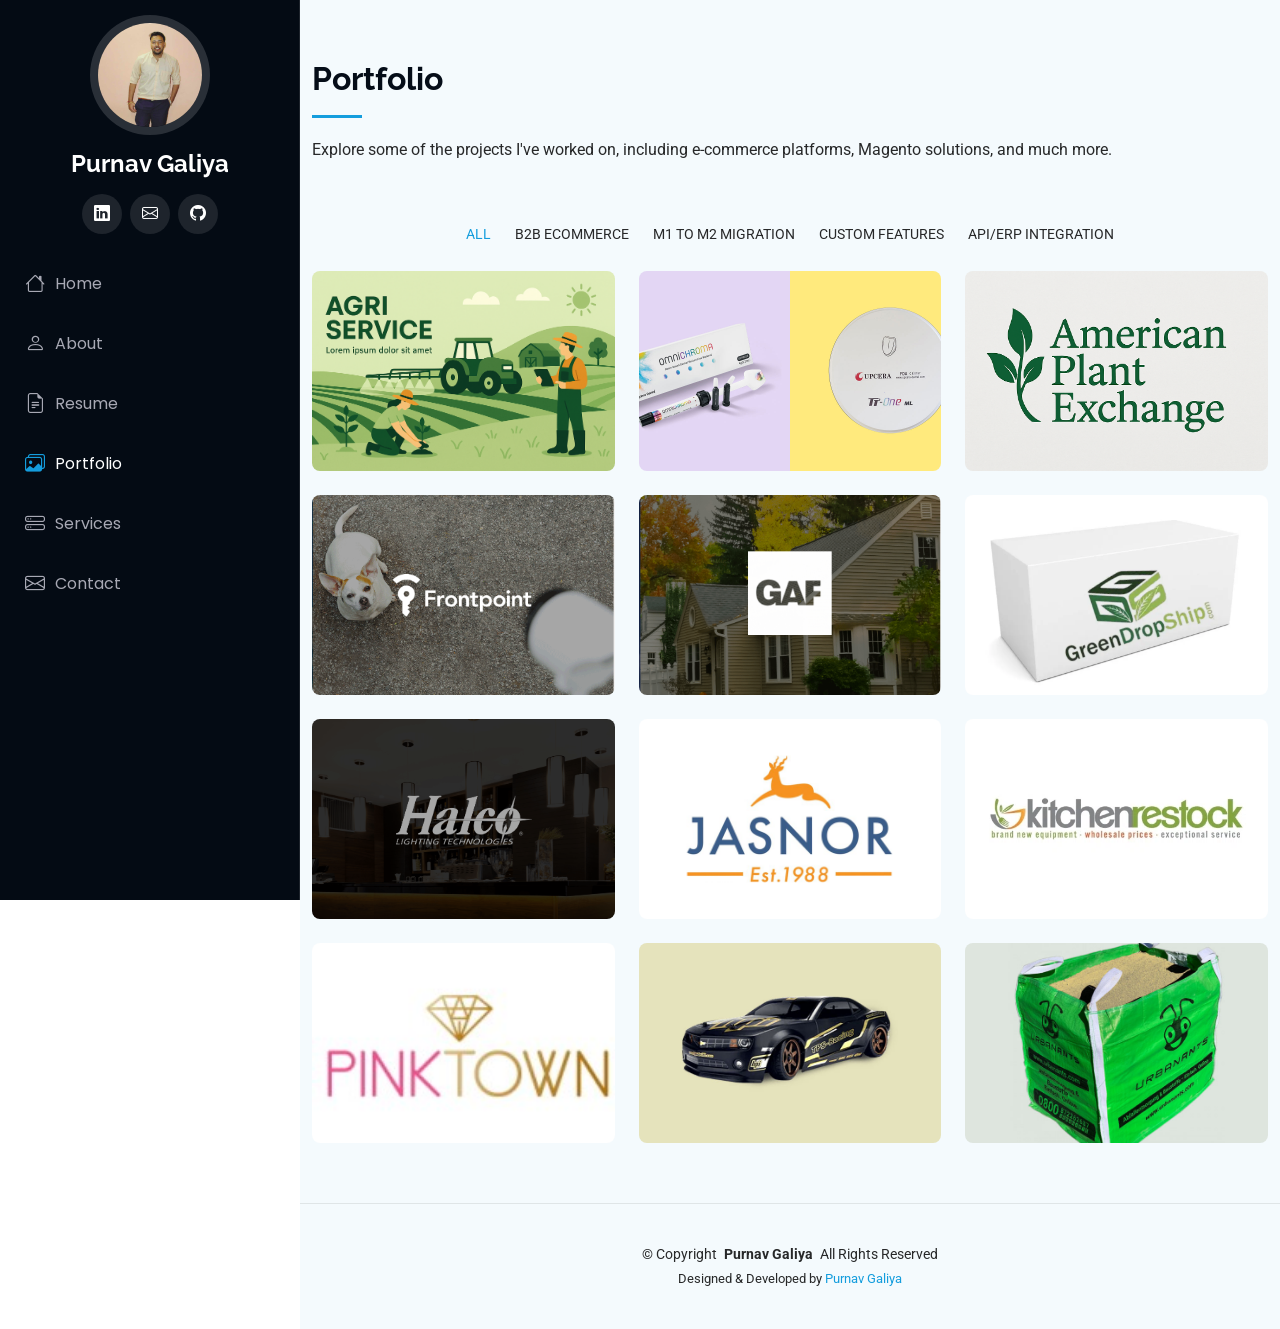
==== portfolio.html @ c1ef216b "Portfolio Extra links added" ====
<!DOCTYPE html>
<html lang="en">
   <head>
      <meta charset="utf-8">
      <meta content="width=device-width, initial-scale=1.0" name="viewport">
      <title>Purnav Galiya</title>
      <meta content="" name="description">
      <meta content="" name="keywords">
      <!-- Favicons -->
      <link href="assets/img/favicon.png" rel="icon">
      
      <!-- Fonts -->
      <link href="https://fonts.googleapis.com" rel="preconnect">
      <link href="https://fonts.gstatic.com" rel="preconnect" crossorigin>
      <link href="https://fonts.googleapis.com/css2?family=Roboto:ital,wght@0,100;0,300;0,400;0,500;0,700;0,900;1,100;1,300;1,400;1,500;1,700;1,900&family=Poppins:ital,wght@0,100;0,200;0,300;0,400;0,500;0,600;0,700;0,800;0,900;1,100;1,200;1,300;1,400;1,500;1,600;1,700;1,800;1,900&family=Raleway:ital,wght@0,100;0,200;0,300;0,400;0,500;0,600;0,700;0,800;0,900;1,100;1,200;1,300;1,400;1,500;1,600;1,700;1,800;1,900&display=swap" rel="stylesheet">
      <!-- Vendor CSS Files -->
      <link href="assets/vendor/bootstrap/css/bootstrap.min.css" rel="stylesheet">
      <link href="assets/vendor/bootstrap-icons/bootstrap-icons.css" rel="stylesheet">
      <link href="assets/vendor/aos/aos.css" rel="stylesheet">
      <link href="assets/vendor/glightbox/css/glightbox.min.css" rel="stylesheet">
      <link href="assets/vendor/swiper/swiper-bundle.min.css" rel="stylesheet">
      <!-- Main CSS File -->
      <link href="assets/css/main.css" rel="stylesheet">
      <!-- =======================================================
         * Template Customized For: Purnav Galiya
         * Website Purpose: Personal Portfolio & Resume Showcase
         * Original Template Name: iPortfolio
         * Original Template URL: https://bootstrapmade.com/iportfolio-bootstrap-portfolio-websites-template/
         * Customized On: May 5, 2025
         * Customized By: Purnav Galiya - https://www.linkedin.com/in/purnav7521/
         * License: https://bootstrapmade.com/license/
         ======================================================= -->
   </head>
   <body class="index-page">
      <header id="header" class="header dark-background d-flex flex-column">
         <i class="header-toggle d-xl-none bi bi-list"></i>
         <div class="profile-img">
            <img src="assets/img/my-profile-img.png" alt="" class="img-fluid rounded-circle">
         </div>
         <a href="index.html" class="logo d-flex align-items-center justify-content-center">
            <!-- Uncomment the line below if you also wish to use an image logo -->
            <!-- <img src="assets/img/logo.png" alt=""> -->
            <h1 class="sitename">Purnav Galiya</h1>
         </a>
         <div class="social-links text-center">
            <a href="https://www.linkedin.com/in/purnav7521/" class="linkedin" target="_blank"><i class="bi bi-linkedin"></i></a>
            <a href="mailto:galiyapurnav@gmail.com" class="email"><i class="bi bi-envelope"></i></a>
            <a href="https://github.com/Purnav3095" class="github" target="_blank"><i class="bi bi-github"></i></a>
         </div>
         <nav id="navmenu" class="navmenu">
            <ul>
               <li><a href="#hero" class="active"><i class="bi bi-house navicon"></i>Home</a></li>
               <li><a href="#about"><i class="bi bi-person navicon"></i> About</a></li>
               <li><a href="#resume"><i class="bi bi-file-earmark-text navicon"></i> Resume</a></li>
               <li><a href="#portfolio"><i class="bi bi-images navicon"></i> Portfolio</a></li>
               <li><a href="#services"><i class="bi bi-hdd-stack navicon"></i> Services</a></li>
               <li><a href="#contact"><i class="bi bi-envelope navicon"></i> Contact</a></li>
            </ul>
         </nav>
      </header>
      <main class="main">
     
         <!-- Portfolio Section -->
         <section id="portfolio" class="portfolio section light-background">
            <!-- Section Title -->
            <div class="container section-title" data-aos="fade-up">
               <h2>Portfolio</h2>
               <p>Explore some of the projects I've worked on, including e-commerce platforms, Magento solutions, and much more.</p>
            </div>
            <!-- End Section Title -->
            <div class="container">
               <div class="isotope-layout" data-default-filter="*" data-layout="masonry" data-sort="original-order">
                  <ul class="portfolio-filters isotope-filters" data-aos="fade-up" data-aos-delay="100">
                    <li data-filter="*" class="filter-active">All</li>
                    <li data-filter=".filter-b2b">B2B eCommerce</li>
                    <li data-filter=".filter-migration">M1 to M2 Migration</li>
                    <li data-filter=".filter-custom">Custom Features</li>
                    <li data-filter=".filter-integration">API/ERP Integration</li>
                  </ul>

                  <div class="portfolio-data row gy-4 isotope-container" data-aos="fade-up" data-aos-delay="200">
                     <div class="col-lg-4 col-md-6 portfolio-item isotope-item filter-integration filter-custom">
                        <div class="portfolio-content h-100">
                           <img src="assets/img/myprojects/agri.png" class="img-fluid" alt="Agri">
                           <div class="portfolio-info">
                              <h4>Agri</h4>
                              <p>Agri-tech Solutions</p>
                              <a href="https://shop.agri-service.de/" title="Agri" data-gallery="portfolio-gallery-branding" class="glightbox preview-link">
                              <i class="bi bi-zoom-in"></i>
                              </a>
                              <a href="project-details/agri-details.html" title="More Details" class="details-link">
                              <i class="bi bi-link-45deg"></i>
                              </a>
                           </div>
                        </div>
                     </div>
                     <div class="col-lg-4 col-md-6 portfolio-item isotope-item filter-b2b filter-migration filter-custom filter-integration ">
                        <div class="portfolio-content h-100">
                           <img src="assets/img/myprojects/allecon.jpg" class="img-fluid" alt="Alllecon">
                           <div class="portfolio-info">
                              <h4>Allecon</h4>
                              <p>Electrical Components Supplier</p>
                              <a href="https://allecon.ca/" title="Alllecon" data-gallery="portfolio-gallery-branding" class="glightbox preview-link">
                              <i class="bi bi-zoom-in"></i>
                              </a>
                              <a href="project-details/alllecon-details.html" title="More Details" class="details-link">
                              <i class="bi bi-link-45deg"></i>
                              </a>
                           </div>
                        </div>
                     </div>
                     <div class="col-lg-4 col-md-6 portfolio-item isotope-item filter-b2b filter-custom">
                        <div class="portfolio-content h-100">
                           <img src="assets/img/myprojects/americanplantexchange.png" class="img-fluid" alt="American Plant Exchange">
                           <div class="portfolio-info">
                              <h4>American Plant Exchange</h4>
                              <p>Online Plant Sales</p>
                              <a href="https://americanplantexchange.com/" title="American Plant Exchange" data-gallery="portfolio-gallery-branding" class="glightbox preview-link">
                              <i class="bi bi-zoom-in"></i>
                              </a>
                              <a href="project-details/americanplantexchange-details.html" title="More Details" class="details-link">
                              <i class="bi bi-link-45deg"></i>
                              </a>
                           </div>
                        </div>
                     </div>
                     <div class="col-lg-4 col-md-6 portfolio-item isotope-item filter-custom filter-integration">
                        <div class="portfolio-content h-100">
                           <img src="assets/img/myprojects/frontpoint.png" class="img-fluid" alt="Frontpoint">
                           <div class="portfolio-info">
                              <h4>Frontpoint</h4>
                              <p>Smart Home Security Solutions</p>
                              <a href="frontpointsecurity.com/" title="Frontpoint" data-gallery="portfolio-gallery-branding" class="glightbox preview-link">
                              <i class="bi bi-zoom-in"></i>
                              </a>
                              <a href="project-details/frontpoint-details.html" title="More Details" class="details-link">
                              <i class="bi bi-link-45deg"></i>
                              </a>
                           </div>
                        </div>
                     </div>
                     <div class="col-lg-4 col-md-6 portfolio-item isotope-item filter-b2b filter-migration filter-custom filter-integration">
                        <div class="portfolio-content h-100">
                           <img src="assets/img/myprojects/gaf.png" class="img-fluid" alt="KitchenRestock">
                           <div class="portfolio-info">
                              <h4>GAF</h4>
                              <p>Coating and Roofing System</p>
                              <a href="https://www.gaf.com/" title="KitchenRestock" data-gallery="portfolio-gallery-branding" class="glightbox preview-link">
                              <i class="bi bi-zoom-in"></i>
                              </a>
                              <a href="#" title="More Details" class="details-link">
                              <i class="bi bi-link-45deg"></i>
                              </a>
                           </div>
                        </div>
                     </div>
                     <div class="col-lg-4 col-md-6 portfolio-item isotope-item filter-b2b filter-custom">
                        <div class="portfolio-content h-100">
                           <img src="assets/img/myprojects/greendropship.png" class="img-fluid" alt="GreenDropship">
                           <div class="portfolio-info">
                              <h4>GreenDropship</h4>
                              <p>Wholesale Drop Shipping</p>
                              <a href="https://greendropship.com/" title="GreenDropship" data-gallery="portfolio-gallery-branding" class="glightbox preview-link">
                              <i class="bi bi-zoom-in"></i>
                              </a>
                              <a href="project-details/greendropship-details.html" title="More Details" class="details-link">
                              <i class="bi bi-link-45deg"></i>
                              </a>
                           </div>
                        </div>
                     </div>
                     <div class="col-lg-4 col-md-6 portfolio-item isotope-item filter-b2b filter-integration">
                        <div class="portfolio-content h-100">
                           <img src="assets/img/myprojects/halco.png" class="img-fluid" alt="Halco">
                           <div class="portfolio-info">
                              <h4>Halco</h4>
                              <p>Lighting Solutions</p>
                              <a href="https://halcolighting.com/" title="Halco" data-gallery="portfolio-gallery-branding" class="glightbox preview-link">
                              <i class="bi bi-zoom-in"></i>
                              </a>
                              <a href="project-details/halco-details.html" title="More Details" class="details-link">
                              <i class="bi bi-link-45deg"></i>
                              </a>
                           </div>
                        </div>
                     </div>
                     <div class="col-lg-4 col-md-6 portfolio-item isotope-item filter-custom filter-integration">
                        <div class="portfolio-content h-100">
                           <img src="assets/img/myprojects/jasnor.png" class="img-fluid" alt="Jasnor">
                           <div class="portfolio-info">
                              <h4>Jasnor</h4>
                              <p>Home Decor and Furniture</p>
                              <a href="https://www.jasnor.com.au/" title="Jasnor" data-gallery="portfolio-gallery-branding" class="glightbox preview-link">
                              <i class="bi bi-zoom-in"></i>
                              </a>
                              <a href="project-details/jasnor-details.html" title="More Details" class="details-link">
                              <i class="bi bi-link-45deg"></i>
                              </a>
                           </div>
                        </div>
                     </div>
                     <div class="col-lg-4 col-md-6 portfolio-item isotope-item filter-migration filter-integration">
                        <div class="portfolio-content h-100">
                           <img src="assets/img/myprojects/kitchenrestock.png" class="img-fluid" alt="KitchenRestock">
                           <div class="portfolio-info">
                              <h4>KitchenRestock</h4>
                              <p>Kitchenware and Supplies</p>
                              <a href="https://kitchenrestock.com/" title="KitchenRestock" data-gallery="portfolio-gallery-branding" class="glightbox preview-link">
                              <i class="bi bi-zoom-in"></i>
                              </a>
                              <a href="project-details/kitchen-details.html" title="More Details" class="details-link">
                              <i class="bi bi-link-45deg"></i>
                              </a>
                           </div>
                        </div>
                     </div>
                     <div class="col-lg-4 col-md-6 portfolio-item isotope-item filter-migration filter-custom">
                        <div class="portfolio-content h-100">
                           <img src="assets/img/myprojects/pinktown.jpeg" class="img-fluid" alt="PinkTown">
                           <div class="portfolio-info">
                              <h4>PinkTown</h4>
                              <p>Fashion and Accessories</p>
                              <a href="https://www.pinktownusa.com/" title="PinkTown" data-gallery="portfolio-gallery-branding" class="glightbox preview-link">
                              <i class="bi bi-zoom-in"></i>
                              </a>
                              <a href="project-details/pinktown-details.html" title="More Details" class="details-link">
                              <i class="bi bi-link-45deg"></i>
                              </a>
                           </div>
                        </div>
                     </div>
                     <div class="col-lg-4 col-md-6 portfolio-item isotope-item filter-b2b filter-custom">
                        <div class="portfolio-content h-100">
                           <img src="assets/img/myprojects/tps.jpg" class="img-fluid" alt="TPS">
                           <div class="portfolio-info">
                              <h4>TPS</h4>
                              <p>Telecom and Network Solutions</p>
                              <a href="https://www.tpsracing.nl/" title="TPS" data-gallery="portfolio-gallery-branding" class="glightbox preview-link">
                              <i class="bi bi-zoom-in"></i>
                              </a>
                              <a href="project-details/tps-details.html" title="More Details" class="details-link">
                              <i class="bi bi-link-45deg"></i>
                              </a>
                           </div>
                        </div>
                     </div>
                     <div class="col-lg-4 col-md-6 portfolio-item isotope-item filter-custom">
                        <div class="portfolio-content h-100">
                           <img src="assets/img/myprojects/urbanants.jpg" class="img-fluid" alt="UrbanAnts">
                           <div class="portfolio-info">
                              <h4>UrbanAnts</h4>
                              <p>Ant Control Solutions</p>
                              <a href="https://www.urbanants.com/" title="UrbanAnts" data-gallery="portfolio-gallery-branding" class="glightbox preview-link">
                              <i class="bi bi-zoom-in"></i>
                              </a>
                              <a href="project-details/urbanants-details.html" title="More Details" class="details-link">
                              <i class="bi bi-link-45deg"></i>
                              </a>
                           </div>
                        </div>
                     </div>
                  </div>
                  <!-- End Portfolio Container -->
               </div>
            </div>
         </section>
         <!-- /Portfolio Section -->
      </main>
      <footer id="footer" class="footer position-relative light-background">
         <div class="container">
            <div class="copyright text-center">
               <p>© <span>Copyright</span> <strong class="px-1 sitename">Purnav Galiya</strong> <span>All Rights Reserved</span></p>
            </div>
            <div class="credits text-center">
               Designed & Developed by <a href="https://www.linkedin.com/in/purnav7521/" target="_blank">Purnav Galiya</a>
            </div>
         </div>
      </footer>
      <!-- Scroll Top -->
      <a href="#" id="scroll-top" class="scroll-top d-flex align-items-center justify-content-center"><i class="bi bi-arrow-up-short"></i></a>
      <!-- Preloader -->
      <div id="preloader"></div>
      <!-- Vendor JS Files -->
      <script src="assets/vendor/bootstrap/js/bootstrap.bundle.min.js"></script>
      <script src="assets/vendor/php-email-form/validate.js"></script>
      <script src="assets/vendor/aos/aos.js"></script>
      <script src="assets/vendor/typed.js/typed.umd.js"></script>
      <script src="assets/vendor/purecounter/purecounter_vanilla.js"></script>
      <script src="assets/vendor/waypoints/noframework.waypoints.js"></script>
      <script src="assets/vendor/glightbox/js/glightbox.min.js"></script>
      <script src="assets/vendor/imagesloaded/imagesloaded.pkgd.min.js"></script>
      <script src="assets/vendor/isotope-layout/isotope.pkgd.min.js"></script>
      <script src="assets/vendor/swiper/swiper-bundle.min.js"></script>
      <!-- Main JS File -->
      <script src="assets/js/main.js"></script>
      <style>
         .portfolio-data {
         display: grid;
         grid-template-columns: repeat(auto-fill, minmax(200px, 1fr));
         gap: 20px;
         justify-items: center;
         }
         .portfolio-item img {
         width: 100%;
         height: 200px; /* Adjust to the desired height */
         object-fit: cover; /* Ensures images cover the entire area without distortion */
         border-radius: 8px; /* Optional: Adds rounded corners */
         transition: transform 0.3s ease;
         }
         .portfolio-item img:hover {
         transform: scale(1.05); /* Optional: Adds a hover effect */
         }
      </style>
   </body>
</html>
---- assets/css/main.css ----
/**
* Template Name: iPortfolio
* Template URL: https://bootstrapmade.com/iportfolio-bootstrap-portfolio-websites-template/
* Updated: Jun 29 2024 with Bootstrap v5.3.3
* Author: BootstrapMade.com
* License: https://bootstrapmade.com/license/
*/

/*--------------------------------------------------------------
# Font & Color Variables
# Help: https://bootstrapmade.com/color-system/
--------------------------------------------------------------*/
/* Fonts */
:root {
  --default-font: "Roboto",  system-ui, -apple-system, "Segoe UI", Roboto, "Helvetica Neue", Arial, "Noto Sans", "Liberation Sans", sans-serif, "Apple Color Emoji", "Segoe UI Emoji", "Segoe UI Symbol", "Noto Color Emoji";
  --heading-font: "Raleway",  sans-serif;
  --nav-font: "Poppins",  sans-serif;
}

/* Global Colors - The following color variables are used throughout the website. Updating them here will change the color scheme of the entire website */
:root { 
  --background-color: #ffffff; /* Background color for the entire website, including individual sections */
  --default-color: #272829; /* Default color used for the majority of the text content across the entire website */
  --heading-color: #050d18; /* Color for headings, subheadings and title throughout the website */
  --accent-color: #149ddd; /* Accent color that represents your brand on the website. It's used for buttons, links, and other elements that need to stand out */
  --surface-color: #ffffff; /* The surface color is used as a background of boxed elements within sections, such as cards, icon boxes, or other elements that require a visual separation from the global background. */
  --contrast-color: #ffffff; /* Contrast color for text, ensuring readability against backgrounds of accent, heading, or default colors. */
}

/* Nav Menu Colors - The following color variables are used specifically for the navigation menu. They are separate from the global colors to allow for more customization options */
:root {
  --nav-color: #a8a9b4;  /* The default color of the main navmenu links */
  --nav-hover-color: #ffffff; /* Applied to main navmenu links when they are hovered over or active */
  --nav-mobile-background-color: #040b14; /* Used as the background color for mobile navigation menu */
  --nav-dropdown-background-color: #040b14; /* Used as the background color for dropdown items that appear when hovering over primary navigation items */
  --nav-dropdown-color: #a8a9b4; /* Used for navigation links of the dropdown items in the navigation menu. */
  --nav-dropdown-hover-color: #ffffff; /* Similar to --nav-hover-color, this color is applied to dropdown navigation links when they are hovered over. */
}

/* Color Presets - These classes override global colors when applied to any section or element, providing reuse of the sam color scheme. */

.light-background {
  --background-color: #f4fafd;
  --surface-color: #ffffff;
}

.dark-background {
  --background-color: #040b14;
  --default-color: #ffffff;
  --heading-color: #ffffff;
  --surface-color: #151f2b;
  --contrast-color: #ffffff;
}

/* Smooth scroll */
:root {
  scroll-behavior: smooth;
}

/*--------------------------------------------------------------
# General Styling & Shared Classes
--------------------------------------------------------------*/
body {
  color: var(--default-color);
  background-color: var(--background-color);
  font-family: var(--default-font);
}

a {
  color: var(--accent-color);
  text-decoration: none;
  transition: 0.3s;
}

a:hover {
  color: color-mix(in srgb, var(--accent-color), transparent 25%);
  text-decoration: none;
}

h1,
h2,
h3,
h4,
h5,
h6 {
  color: var(--heading-color);
  font-family: var(--heading-font);
}

/* PHP Email Form Messages
------------------------------*/
.php-email-form .error-message {
  display: none;
  background: #df1529;
  color: #ffffff;
  text-align: left;
  padding: 15px;
  margin-bottom: 24px;
  font-weight: 600;
}

.php-email-form .sent-message {
  display: none;
  color: #ffffff;
  background: #059652;
  text-align: center;
  padding: 15px;
  margin-bottom: 24px;
  font-weight: 600;
}

.php-email-form .loading {
  display: none;
  background: var(--surface-color);
  text-align: center;
  padding: 15px;
  margin-bottom: 24px;
}

.php-email-form .loading:before {
  content: "";
  display: inline-block;
  border-radius: 50%;
  width: 24px;
  height: 24px;
  margin: 0 10px -6px 0;
  border: 3px solid var(--accent-color);
  border-top-color: var(--surface-color);
  animation: php-email-form-loading 1s linear infinite;
}

@keyframes php-email-form-loading {
  0% {
    transform: rotate(0deg);
  }

  100% {
    transform: rotate(360deg);
  }
}

/*--------------------------------------------------------------
# Global Header
--------------------------------------------------------------*/
.header {
  color: var(--default-color);
  background-color: var(--background-color);
  position: fixed;
  top: 0;
  left: 0;
  bottom: 0;
  padding: 0 15px;
  width: 300px;
  transition: all ease-in-out 0.3s;
  overflow-y: auto;
  z-index: 997;
  border-right: 1px solid color-mix(in srgb, var(--default-color), transparent 90%);
}

.header .profile-img img {
  margin: 15px auto;
  display: block;
  width: 120px;
  border: 8px solid color-mix(in srgb, var(--default-color), transparent 85%);
}

.header .logo {
  line-height: 1;
  margin-bottom: 15px;
}

.header .logo img {
  max-height: 32px;
  margin-right: 8px;
}

.header .logo h1 {
  font-size: 24px;
  margin: 0;
  font-weight: 700;
  color: var(--heading-color);
}

.header .social-links {
  margin: 0 0 20px 0;
}

.header .social-links a {
  font-size: 16px;
  display: inline-flex;
  align-items: center;
  justify-content: center;
  background: color-mix(in srgb, var(--default-color), transparent 90%);
  color: var(--default-color);
  margin: 0 2px;
  border-radius: 50%;
  text-align: center;
  width: 40px;
  height: 40px;
  transition: 0.3s;
}

.header .social-links a:hover {
  color: var(--contrast-color);
  background: var(--accent-color);
}

@media (min-width: 1200px) {

  .header~main,
  .header~#footer {
    margin-left: 300px;
  }
}

@media (max-width: 1199px) {
  .header {
    left: -100%;
  }
}

.header.header-show {
  left: 0;
}

.header .header-toggle {
  color: var(--contrast-color);
  background-color: var(--accent-color);
  font-size: 22px;
  display: flex;
  align-items: center;
  justify-content: center;
  width: 40px;
  height: 40px;
  border-radius: 50%;
  cursor: pointer;
  position: fixed;
  top: 15px;
  right: 15px;
  z-index: 9999;
  transition: background-color 0.3s;
}

.header .header-toggle:hover {
  color: var(--contrast-color);
  background-color: color-mix(in srgb, var(--accent-color) 90%, white 15%);
}

/*--------------------------------------------------------------
# Navigation Menu
--------------------------------------------------------------*/
.mobile-nav-toggle {
  display: none;
}

.navmenu {
  padding: 0;
  z-index: 9997;
}

.navmenu ul {
  list-style: none;
  padding: 0 0 20px 0;
  margin: 0;
}

.navmenu a,
.navmenu a:focus {
  color: var(--nav-color);
  padding: 15px 10px;
  font-family: var(--nav-font);
  font-size: 16px;
  font-weight: 400;
  display: flex;
  align-items: center;
  white-space: nowrap;
  transition: 0.3s;
  width: 100%;
}

.navmenu a .navicon,
.navmenu a:focus .navicon {
  font-size: 20px;
  margin-right: 10px;
}

.navmenu a .toggle-dropdown,
.navmenu a:focus .toggle-dropdown {
  font-size: 12px;
  line-height: 0;
  margin-left: auto;
  width: 30px;
  height: 30px;
  display: flex;
  align-items: center;
  justify-content: center;
  border-radius: 50%;
  transition: 0.3s;
  flex-shrink: 0;
  background-color: color-mix(in srgb, var(--accent-color), transparent 90%);
}

.navmenu a .toggle-dropdown:hover,
.navmenu a:focus .toggle-dropdown:hover {
  background-color: var(--accent-color);
  color: var(--contrast-color);
}

.navmenu a:hover,
.navmenu .active,
.navmenu .active:focus {
  color: var(--nav-hover-color);
}

.navmenu a:hover .navicon,
.navmenu .active .navicon,
.navmenu .active:focus .navicon {
  color: var(--accent-color);
}

.navmenu .active .toggle-dropdown,
.navmenu .active:focus .toggle-dropdown {
  background-color: var(--accent-color);
  color: var(--contrast-color);
  transform: rotate(180deg);
}

.navmenu .dropdown {
  display: block;
}

.navmenu .dropdown a,
.navmenu .dropdown a:focus {
  color: --nav-dropdown-color;
}

.navmenu .dropdown a:hover,
.navmenu .dropdown .active,
.navmenu .dropdown .active:focus {
  color: var(--nav-dropdown-hover-color);
}

.navmenu .dropdown ul {
  position: static;
  display: none;
  z-index: 99;
  padding: 5px 10px;
  margin: 5px 10px;
  background-color: var(--nav-dropdown-background-color);
  border: 1px solid color-mix(in srgb, var(--default-color), transparent 90%);
  box-shadow: none;
  transition: all 0.5s ease-in-out;
}

.navmenu .dropdown ul ul {
  background-color: rgba(33, 37, 41, 0.1);
}

.navmenu .dropdown>.dropdown-active {
  display: block;
  background-color: rgba(33, 37, 41, 0.03);
}

/*--------------------------------------------------------------
# Global Footer
--------------------------------------------------------------*/
.footer {
  color: var(--default-color);
  background-color: var(--background-color);
  font-size: 14px;
  padding: 40px 0;
  position: relative;
  border-top: 1px solid color-mix(in srgb, var(--default-color), transparent 90%);
}

.footer .copyright p {
  margin-bottom: 0;
}

.footer .credits {
  margin-top: 4px;
  font-size: 13px;
  text-align: center;
}

/*--------------------------------------------------------------
# Preloader
--------------------------------------------------------------*/
#preloader {
  position: fixed;
  inset: 0;
  z-index: 999999;
  overflow: hidden;
  background: var(--background-color);
  transition: all 0.6s ease-out;
}

#preloader:before {
  content: "";
  position: fixed;
  top: calc(50% - 30px);
  left: calc(50% - 30px);
  border: 6px solid #ffffff;
  border-color: var(--accent-color) transparent var(--accent-color) transparent;
  border-radius: 50%;
  width: 60px;
  height: 60px;
  animation: animate-preloader 1.5s linear infinite;
}

@keyframes animate-preloader {
  0% {
    transform: rotate(0deg);
  }

  100% {
    transform: rotate(360deg);
  }
}

/*--------------------------------------------------------------
# Scroll Top Button
--------------------------------------------------------------*/
.scroll-top {
  position: fixed;
  visibility: hidden;
  opacity: 0;
  right: 15px;
  bottom: -15px;
  z-index: 99999;
  background-color: var(--accent-color);
  width: 44px;
  height: 44px;
  border-radius: 50px;
  transition: all 0.4s;
}

.scroll-top i {
  font-size: 24px;
  color: var(--contrast-color);
  line-height: 0;
}

.scroll-top:hover {
  background-color: color-mix(in srgb, var(--accent-color), transparent 20%);
  color: var(--contrast-color);
}

.scroll-top.active {
  visibility: visible;
  opacity: 1;
  bottom: 15px;
}

/*--------------------------------------------------------------
# Disable aos animation delay on mobile devices
--------------------------------------------------------------*/
@media screen and (max-width: 768px) {
  [data-aos-delay] {
    transition-delay: 0 !important;
  }
}

/*--------------------------------------------------------------
# Global Page Titles & Breadcrumbs
--------------------------------------------------------------*/
.page-title {
  color: var(--default-color);
  background-color: var(--background-color);
  padding: 25px 0;
  position: relative;
}

.page-title h1 {
  font-size: 24px;
  font-weight: 700;
}

.page-title .breadcrumbs ol {
  display: flex;
  flex-wrap: wrap;
  list-style: none;
  padding: 0;
  margin: 0;
  font-size: 14px;
  font-weight: 400;
}

.page-title .breadcrumbs ol li+li {
  padding-left: 10px;
}

.page-title .breadcrumbs ol li+li::before {
  content: "/";
  display: inline-block;
  padding-right: 10px;
  color: color-mix(in srgb, var(--default-color), transparent 70%);
}

/*--------------------------------------------------------------
# Global Sections
--------------------------------------------------------------*/
section,
.section {
  color: var(--default-color);
  background-color: var(--background-color);
  padding: 60px 0;
  overflow: clip;
}

/*--------------------------------------------------------------
# Global Section Titles
--------------------------------------------------------------*/
.section-title {
  padding-bottom: 60px;
  position: relative;
}

.section-title h2 {
  font-size: 32px;
  font-weight: 700;
  margin-bottom: 20px;
  padding-bottom: 20px;
  position: relative;
}

.section-title h2:after {
  content: "";
  position: absolute;
  display: block;
  width: 50px;
  height: 3px;
  background: var(--accent-color);
  left: 0;
  bottom: 0;
}

.section-title p {
  margin-bottom: 0;
}

/*--------------------------------------------------------------
# Hero Section
--------------------------------------------------------------*/
.hero {
  width: 100%;
  min-height: 100vh;
  position: relative;
  padding: 80px 0;
  display: flex;
  align-items: center;
  justify-content: center;
}

.hero img {
  position: absolute;
  inset: 0;
  display: block;
  width: 100%;
  height: 100%;
  object-fit: cover;
  z-index: 1;
}

.hero:before {
  content: "";
  background: color-mix(in srgb, var(--background-color), transparent 70%);
  position: absolute;
  inset: 0;
  z-index: 2;
}

.hero .container {
  position: relative;
  z-index: 3;
}

.hero h2 {
  margin: 0;
  font-size: 64px;
  font-weight: 700;
}

.hero p {
  margin: 5px 0 0 0;
  font-size: 26px;
}

.hero p span {
  letter-spacing: 1px;
  border-bottom: 2px solid var(--accent-color);
}

.hero .social-links {
  margin-top: 25px;
}

.hero .social-links a {
  font-size: 24px;
  display: inline-block;
  color: color-mix(in srgb, var(--default-color), transparent 50%);
  line-height: 1;
  margin-right: 20px;
  transition: 0.3s;
}

.hero .social-links a:hover {
  color: var(--accent-color);
}

@media (max-width: 768px) {
  .hero h2 {
    font-size: 32px;
  }

  .hero p {
    font-size: 20px;
  }
}

/*--------------------------------------------------------------
# About Section
--------------------------------------------------------------*/
.about .content h2 {
  font-weight: 700;
  font-size: 24px;
}

.about .content ul {
  list-style: none;
  padding: 0;
}

.about .content ul li {
  margin-bottom: 20px;
  display: flex;
  align-items: center;
}

.about .content ul strong {
  margin-right: 10px;
}

.about .content ul i {
  font-size: 16px;
  margin-right: 5px;
  color: var(--accent-color);
  line-height: 0;
}

/*--------------------------------------------------------------
# Stats Section
--------------------------------------------------------------*/
.stats .stats-item {
  padding: 30px;
  width: 100%;
}

.stats .stats-item i {
  color: var(--accent-color);
  display: block;
  font-size: 44px;
  float: left;
  line-height: 0;
}

.stats .stats-item .purecounter {
  color: var(--heading-color);
  font-size: 48px;
  line-height: 40px;
  display: block;
  font-weight: 700;
  margin-left: 60px;
}

.stats .stats-item p {
  color: color-mix(in srgb, var(--default-color), transparent 40%);
  padding: 15px 0 0 0;
  margin: 0 0 0 60px;
  font-family: var(--heading-font);
  font-size: 14px;
}

/*--------------------------------------------------------------
# Skills Section
--------------------------------------------------------------*/
.skills .progress {
  height: 60px;
  display: block;
  background: none;
  border-radius: 0;
}

.skills .progress .skill {
  color: var(--heading-color);
  padding: 0;
  margin: 0 0 6px 0;
  text-transform: uppercase;
  display: block;
  font-weight: 600;
  font-family: var(--heading-font);
}

.skills .progress .skill .val {
  float: right;
  font-style: normal;
}

.skills .progress-bar-wrap {
  background: color-mix(in srgb, var(--default-color), transparent 90%);
  height: 10px;
}

.skills .progress-bar {
  width: 1px;
  height: 10px;
  transition: 0.9s;
  background-color: var(--accent-color);
}

/*--------------------------------------------------------------
# Resume Section
--------------------------------------------------------------*/
.resume .resume-title {
  color: var(--heading-color);
  font-size: 26px;
  font-weight: 700;
  margin-top: 20px;
  margin-bottom: 20px;
}

.resume .resume-item {
  padding: 0 0 20px 20px;
  margin-top: -2px;
  border-left: 2px solid var(--accent-color);
  position: relative;
}

.resume .resume-item h4 {
  line-height: 18px;
  font-size: 18px;
  font-weight: 600;
  text-transform: uppercase;
  color: color-mix(in srgb, var(--default-color), transparent 20%);
  margin-bottom: 10px;
}

.resume .resume-item h5 {
  font-size: 16px;
  padding: 5px 15px;
  display: inline-block;
  font-weight: 600;
  margin-bottom: 10px;
}

.resume .resume-item ul {
  padding-left: 20px;
}

.resume .resume-item ul li {
  padding-bottom: 10px;
}

.resume .resume-item:last-child {
  padding-bottom: 0;
}

.resume .resume-item::before {
  content: "";
  position: absolute;
  width: 16px;
  height: 16px;
  border-radius: 50px;
  left: -9px;
  top: 0;
  background: var(--background-color);
  border: 2px solid var(--accent-color);
}

/*--------------------------------------------------------------
# Portfolio Section
--------------------------------------------------------------*/
.portfolio .portfolio-filters {
  padding: 0;
  margin: 0 auto 20px auto;
  list-style: none;
  text-align: center;
}

.portfolio .portfolio-filters li {
  cursor: pointer;
  display: inline-block;
  padding: 0;
  font-size: 14px;
  font-weight: 400;
  margin: 0 10px;
  line-height: 1;
  text-transform: uppercase;
  margin-bottom: 10px;
  transition: all 0.3s ease-in-out;
}

.portfolio .portfolio-filters li:hover,
.portfolio .portfolio-filters li.filter-active {
  color: var(--accent-color);
}

.portfolio .portfolio-filters li:first-child {
  margin-left: 0;
}

.portfolio .portfolio-filters li:last-child {
  margin-right: 0;
}

@media (max-width: 575px) {
  .portfolio .portfolio-filters li {
    font-size: 14px;
    margin: 0 5px;
  }
}

.portfolio .portfolio-content {
  position: relative;
  overflow: hidden;
}

.portfolio .portfolio-content img {
  transition: 0.3s;
}

.portfolio .portfolio-content .portfolio-info {
  opacity: 0;
  position: absolute;
  inset: 0;
  z-index: 3;
  transition: all ease-in-out 0.3s;
  background: rgba(0, 0, 0, 0.6);
  padding: 15px;
}

.portfolio .portfolio-content .portfolio-info h4 {
  font-size: 14px;
  padding: 5px 10px;
  font-weight: 400;
  color: #ffffff;
  display: inline-block;
  background-color: var(--accent-color);
}

.portfolio .portfolio-content .portfolio-info p {
  position: absolute;
  bottom: 10px;
  text-align: center;
  display: inline-block;
  left: 0;
  right: 0;
  font-size: 16px;
  font-weight: 600;
  color: rgba(255, 255, 255, 0.8);
}

.portfolio .portfolio-content .portfolio-info .preview-link,
.portfolio .portfolio-content .portfolio-info .details-link {
  position: absolute;
  left: calc(50% - 40px);
  font-size: 26px;
  top: calc(50% - 14px);
  color: #fff;
  transition: 0.3s;
  line-height: 1.2;
}

.portfolio .portfolio-content .portfolio-info .preview-link:hover,
.portfolio .portfolio-content .portfolio-info .details-link:hover {
  color: var(--accent-color);
}

.portfolio .portfolio-content .portfolio-info .details-link {
  left: 50%;
  font-size: 34px;
  line-height: 0;
}

.portfolio .portfolio-content:hover .portfolio-info {
  opacity: 1;
}

.portfolio .portfolio-content:hover img {
  transform: scale(1.1);
}

/*--------------------------------------------------------------
# Services Section
--------------------------------------------------------------*/
.services .service-item {
  position: relative;
}

.services .service-item .icon {
  background: var(--accent-color);
  display: flex;
  align-items: center;
  justify-content: center;
  width: 54px;
  height: 54px;
  border-radius: 50%;
  transition: 0.5s;
  border: 1px solid var(--accent-color);
  margin-right: 20px;
}

.services .service-item .icon i {
  color: var(--contrast-color);
  font-size: 24px;
  line-height: 0;
}

.services .service-item:hover .icon {
  background: var(--surface-color);
}

.services .service-item:hover .icon i {
  color: var(--accent-color);
}

.services .service-item .title {
  font-weight: 700;
  margin-bottom: 15px;
  font-size: 18px;
}

.services .service-item .title a {
  color: var(--heading-color);
}

.services .service-item .title a:hover {
  color: var(--accent-color);
}

.services .service-item .description {
  line-height: 24px;
  font-size: 14px;
}

/*--------------------------------------------------------------
# Testimonials Section
--------------------------------------------------------------*/
.testimonials .testimonials-carousel,
.testimonials .testimonials-slider {
  overflow: hidden;
}

.testimonials .testimonial-item {
  box-sizing: content-box;
  text-align: center;
  min-height: 320px;
}

.testimonials .testimonial-item .testimonial-img {
  width: 90px;
  border-radius: 50%;
  margin: 0 auto;
}

.testimonials .testimonial-item h3 {
  font-size: 18px;
  font-weight: bold;
  margin: 10px 0 5px 0;
}

.testimonials .testimonial-item h4 {
  font-size: 14px;
  color: color-mix(in srgb, var(--default-color), transparent 20%);
  margin: 0;
}

.testimonials .testimonial-item .quote-icon-left,
.testimonials .testimonial-item .quote-icon-right {
  color: color-mix(in srgb, var(--accent-color), transparent 40%);
  font-size: 26px;
  line-height: 0;
}

.testimonials .testimonial-item .quote-icon-left {
  display: inline-block;
  left: -5px;
  position: relative;
}

.testimonials .testimonial-item .quote-icon-right {
  display: inline-block;
  right: -5px;
  position: relative;
  top: 10px;
  transform: scale(-1, -1);
}

.testimonials .testimonial-item p {
  font-style: italic;
  margin: 0 15px 15px 15px;
  padding: 20px;
  background-color: var(--surface-color);
  position: relative;
  margin-bottom: 35px;
  border-radius: 6px;
  box-shadow: 0px 2px 15px rgba(0, 0, 0, 0.1);
}

.testimonials .testimonial-item p::after {
  content: "";
  width: 0;
  height: 0;
  border-top: 20px solid var(--surface-color);
  border-right: 20px solid transparent;
  border-left: 20px solid transparent;
  position: absolute;
  bottom: -20px;
  left: calc(50% - 20px);
}

.testimonials .swiper-wrapper {
  height: auto;
}

.testimonials .swiper-pagination {
  margin-top: 40px;
  position: relative;
}

.testimonials .swiper-pagination .swiper-pagination-bullet {
  width: 12px;
  height: 12px;
  background-color: var(--background-color);
  opacity: 1;
  border: 1px solid var(--accent-color);
}

.testimonials .swiper-pagination .swiper-pagination-bullet-active {
  background-color: var(--accent-color);
}

/*--------------------------------------------------------------
# Contact Section
--------------------------------------------------------------*/
.contact .info-wrap {
  background-color: var(--surface-color);
  box-shadow: 0px 0px 20px rgba(0, 0, 0, 0.1);
  padding: 30px;
}

@media (max-width: 575px) {
  .contact .info-wrap {
    padding: 20px;
  }
}

.contact .info-item {
  margin-bottom: 40px;
}

.contact .info-item i {
  font-size: 20px;
  color: var(--accent-color);
  background: color-mix(in srgb, var(--accent-color), transparent 92%);
  width: 44px;
  height: 44px;
  display: flex;
  justify-content: center;
  align-items: center;
  border-radius: 50px;
  transition: all 0.3s ease-in-out;
  margin-right: 15px;
}

.contact .info-item h3 {
  padding: 0;
  font-size: 18px;
  font-weight: 700;
  margin-bottom: 5px;
}

.contact .info-item p {
  padding: 0;
  margin-bottom: 0;
  font-size: 14px;
}

.contact .info-item:hover i {
  background: var(--accent-color);
  color: var(--contrast-color);
}

.contact .php-email-form {
  background-color: var(--surface-color);
  height: 100%;
  padding: 30px;
  box-shadow: 0px 0px 20px rgba(0, 0, 0, 0.1);
}

@media (max-width: 575px) {
  .contact .php-email-form {
    padding: 20px;
  }
}

.contact .php-email-form input[type=text],
.contact .php-email-form input[type=email],
.contact .php-email-form textarea {
  font-size: 14px;
  padding: 10px 15px;
  box-shadow: none;
  border-radius: 0;
  color: var(--default-color);
  background-color: var(--surface-color);
  border-color: color-mix(in srgb, var(--default-color), transparent 80%);
}

.contact .php-email-form input[type=text]:focus,
.contact .php-email-form input[type=email]:focus,
.contact .php-email-form textarea:focus {
  border-color: var(--accent-color);
}

.contact .php-email-form input[type=text]::placeholder,
.contact .php-email-form input[type=email]::placeholder,
.contact .php-email-form textarea::placeholder {
  color: color-mix(in srgb, var(--default-color), transparent 70%);
}

.contact .php-email-form button[type=submit] {
  color: var(--contrast-color);
  background: var(--accent-color);
  border: 0;
  padding: 10px 30px;
  transition: 0.4s;
  border-radius: 50px;
}

.contact .php-email-form button[type=submit]:hover {
  background: color-mix(in srgb, var(--accent-color), transparent 25%);
}

/*--------------------------------------------------------------
# Portfolio Details Section
--------------------------------------------------------------*/
.portfolio-details .portfolio-details-slider img {
  width: 100%;
}

.portfolio-details .portfolio-details-slider .swiper-pagination {
  margin-top: 20px;
  position: relative;
}

.portfolio-details .portfolio-details-slider .swiper-pagination .swiper-pagination-bullet {
  width: 12px;
  height: 12px;
  background-color: color-mix(in srgb, var(--default-color), transparent 85%);
  opacity: 1;
}

.portfolio-details .portfolio-details-slider .swiper-pagination .swiper-pagination-bullet-active {
  background-color: var(--accent-color);
}

.portfolio-details .portfolio-info {
  padding: 30px;
  box-shadow: 0px 0 30px rgba(0, 0, 0, 0.1);
}

.portfolio-details .portfolio-info h3 {
  font-size: 22px;
  font-weight: 700;
  margin-bottom: 20px;
  padding-bottom: 20px;
  border-bottom: 1px solid color-mix(in srgb, var(--default-color), transparent 85%);
}

.portfolio-details .portfolio-info ul {
  list-style: none;
  padding: 0;
  font-size: 15px;
}

.portfolio-details .portfolio-info ul li+li {
  margin-top: 10px;
}

.portfolio-details .portfolio-description {
  padding-top: 30px;
}

.portfolio-details .portfolio-description h2 {
  font-size: 26px;
  font-weight: 700;
  margin-bottom: 20px;
}

.portfolio-details .portfolio-description p {
  padding: 0;
  color: color-mix(in srgb, var(--default-color), transparent 30%);
}

/*--------------------------------------------------------------
# Service Details Section
--------------------------------------------------------------*/
.service-details .services-list {
  padding: 10px 30px;
  border: 1px solid color-mix(in srgb, var(--default-color), transparent 90%);
  margin-bottom: 20px;
}

.service-details .services-list a {
  display: block;
  line-height: 1;
  padding: 8px 0 8px 15px;
  border-left: 3px solid color-mix(in srgb, var(--default-color), transparent 70%);
  margin: 20px 0;
  color: color-mix(in srgb, var(--default-color), transparent 20%);
  transition: 0.3s;
}

.service-details .services-list a.active {
  color: var(--heading-color);
  font-weight: 700;
  border-color: var(--accent-color);
}

.service-details .services-list a:hover {
  border-color: var(--accent-color);
}

.service-details .services-img {
  margin-bottom: 20px;
}

.service-details h3 {
  font-size: 26px;
  font-weight: 700;
}

.service-details h4 {
  font-size: 20px;
  font-weight: 700;
}

.service-details p {
  font-size: 15px;
}

.service-details ul {
  list-style: none;
  padding: 0;
  font-size: 15px;
}

.service-details ul li {
  padding: 5px 0;
  display: flex;
  align-items: center;
}

.service-details ul i {
  font-size: 20px;
  margin-right: 8px;
  color: var(--accent-color);
}

/*--------------------------------------------------------------
# Starter Section Section
--------------------------------------------------------------*/
.starter-section {
  /* Add your styles here */
}
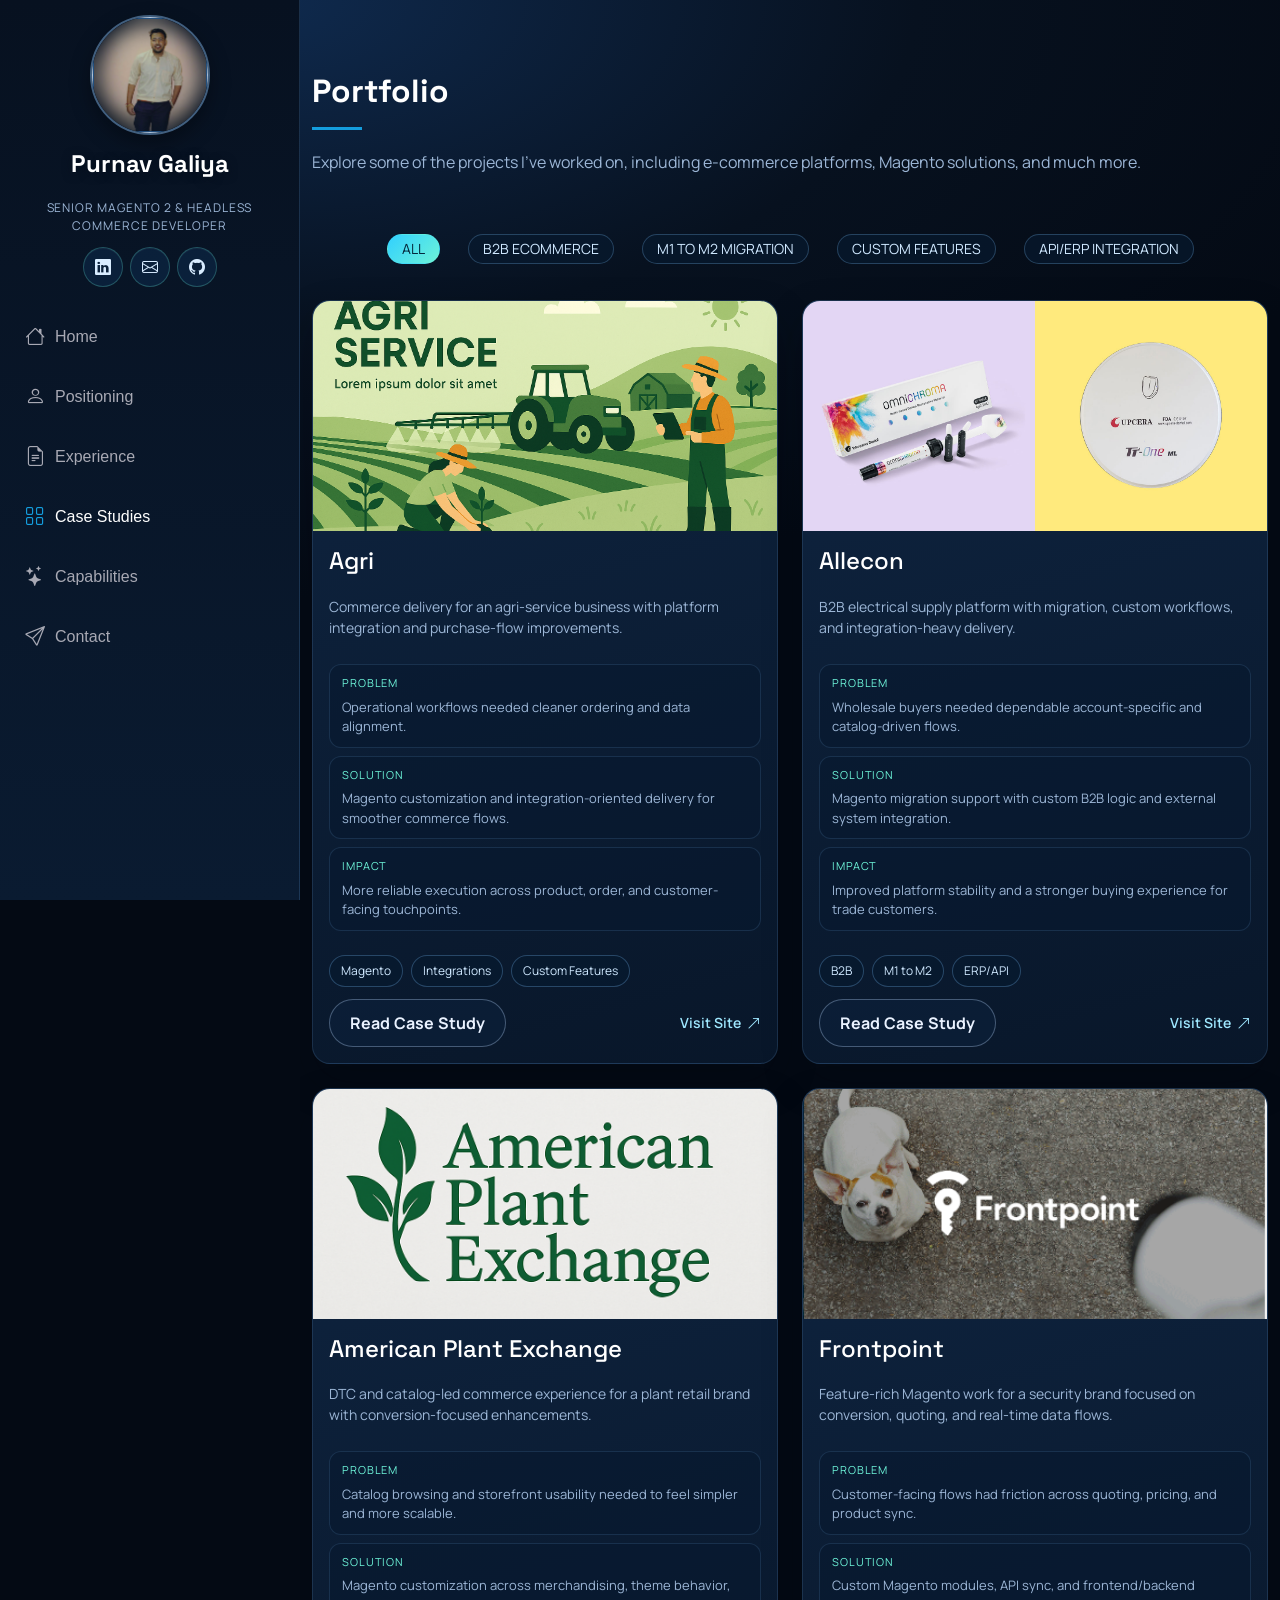
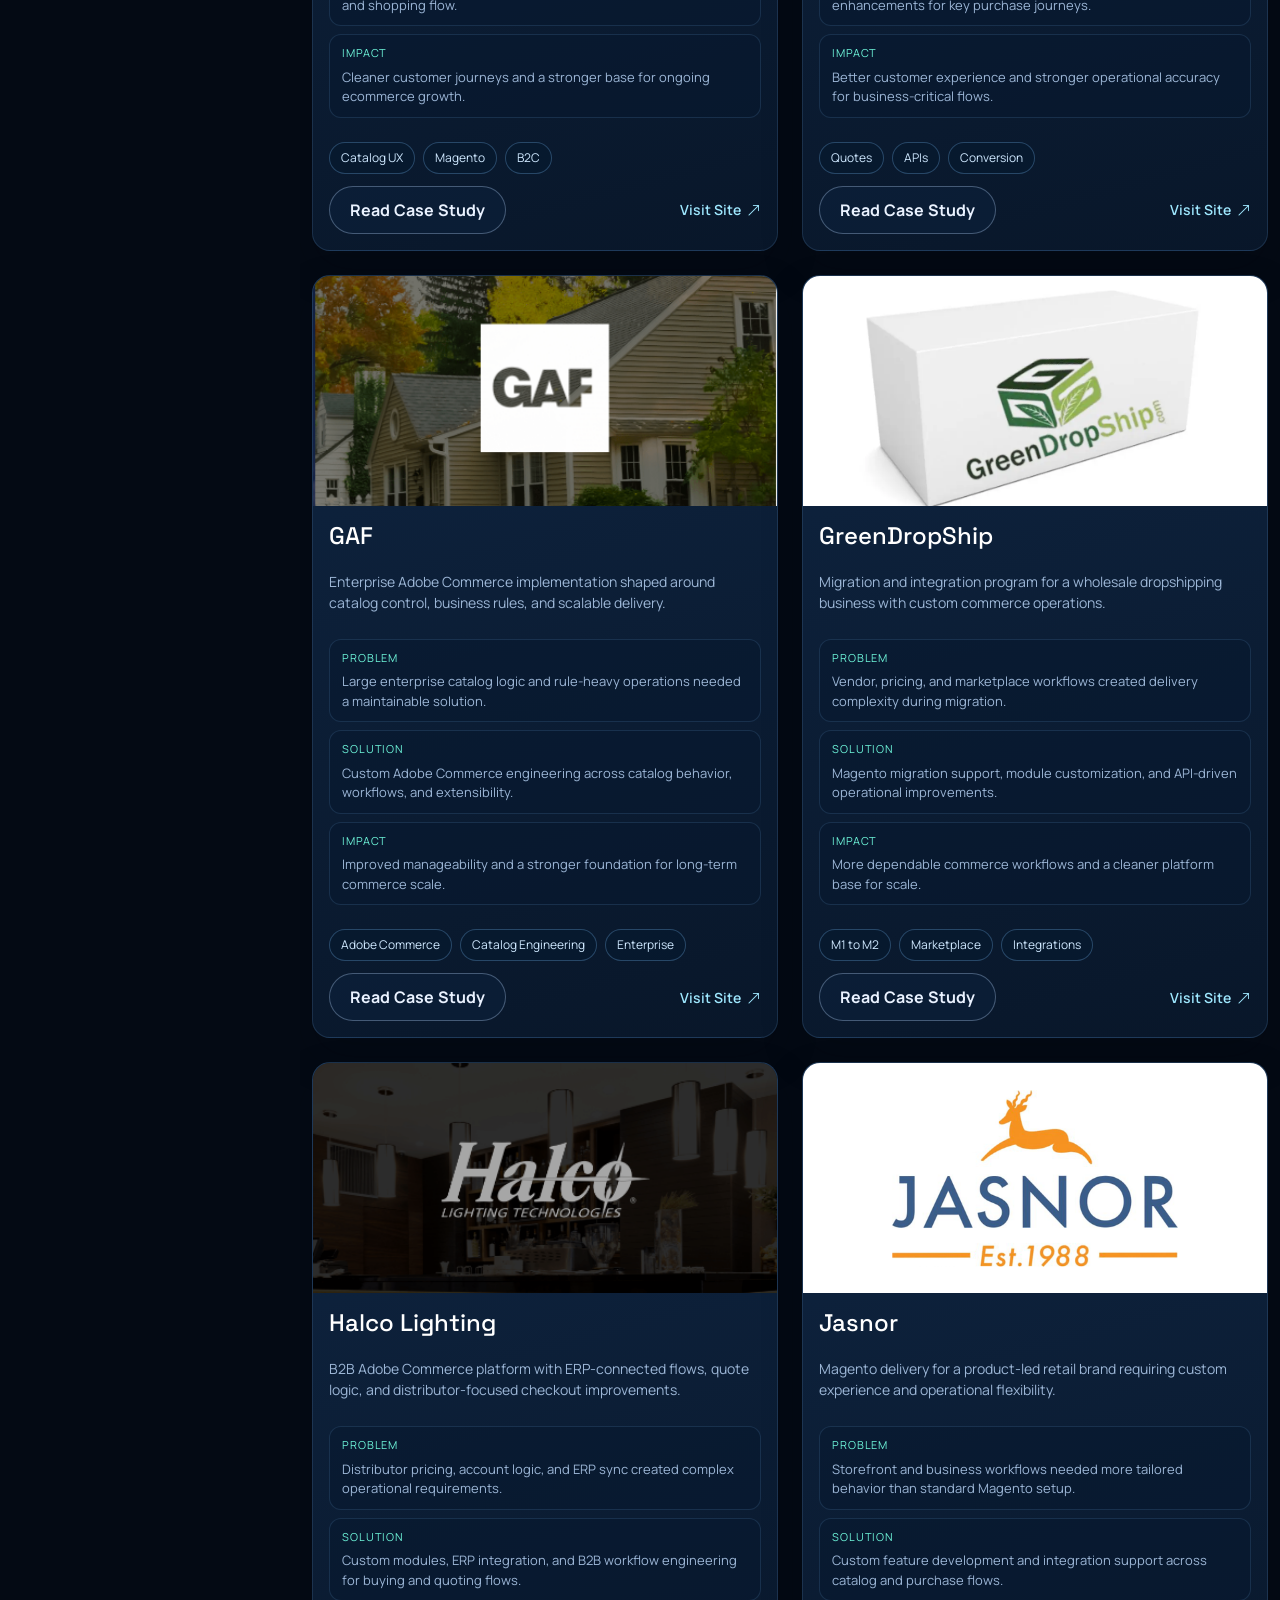
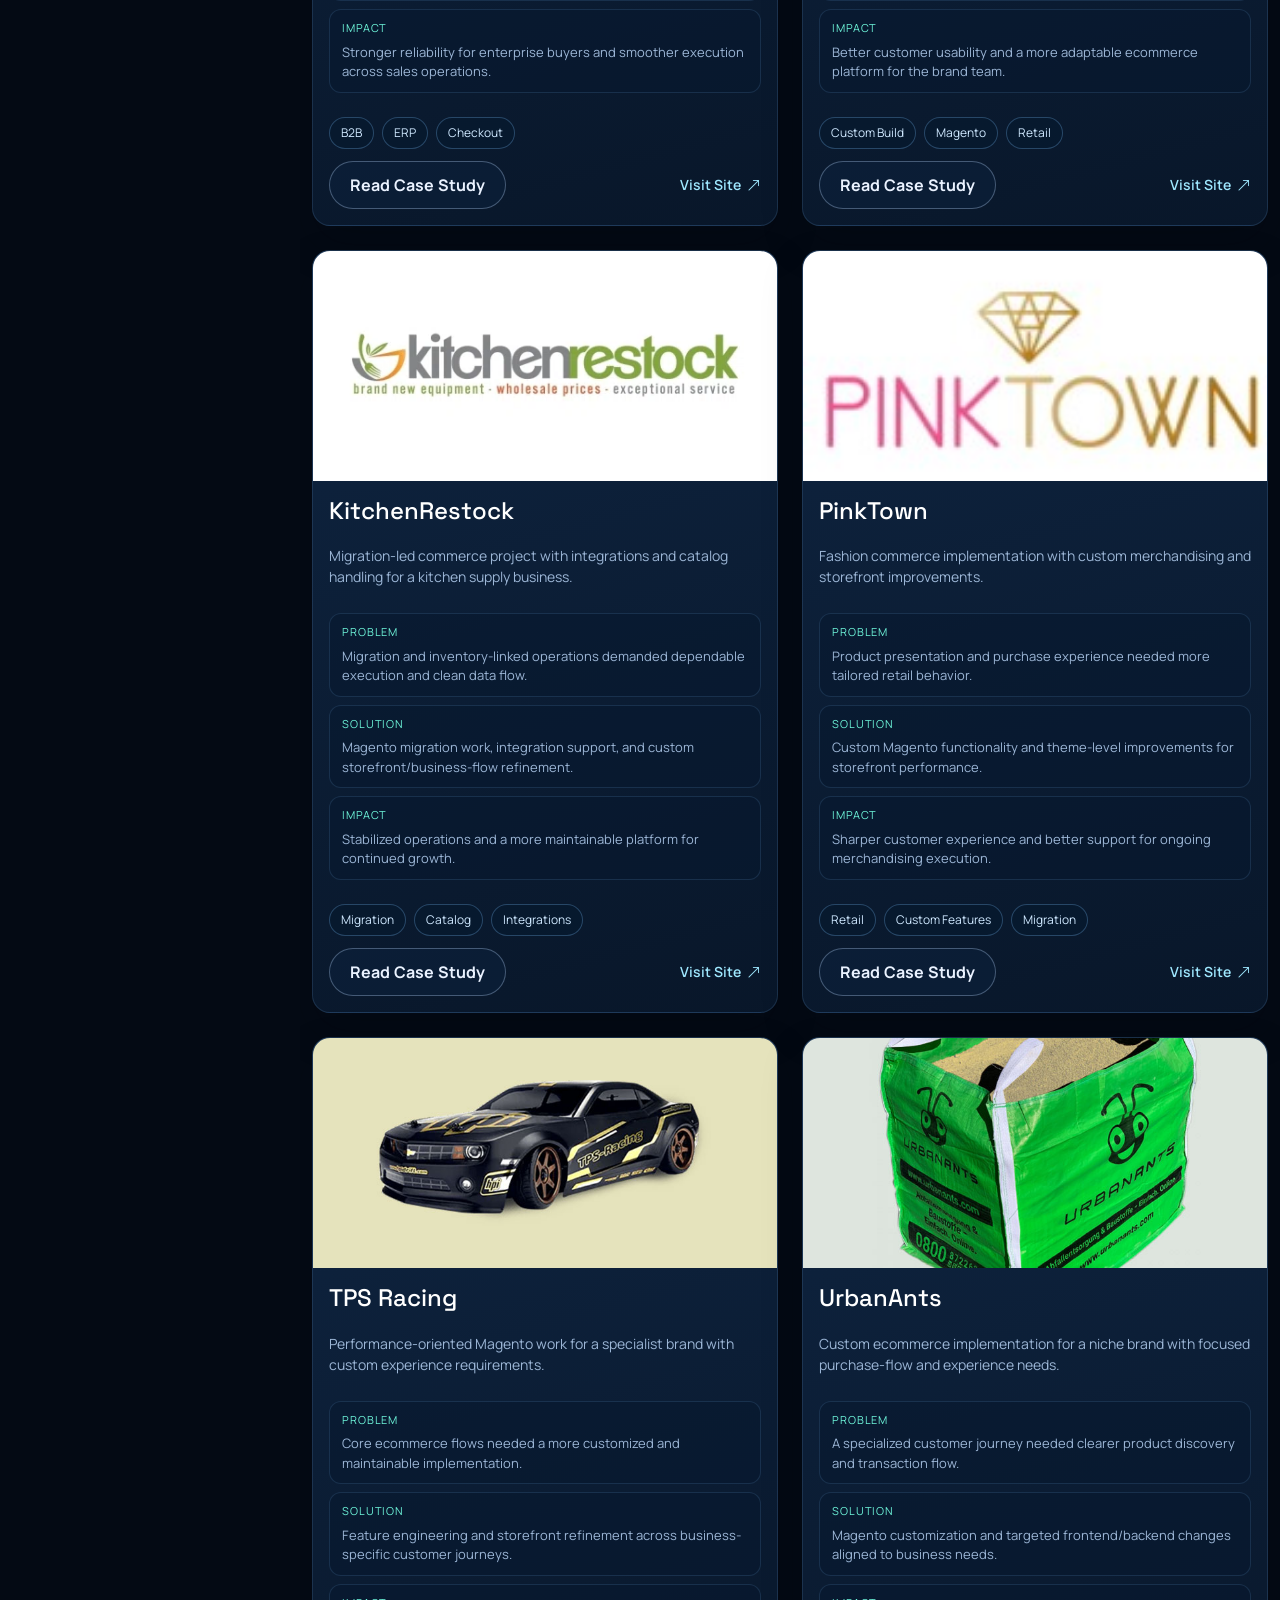
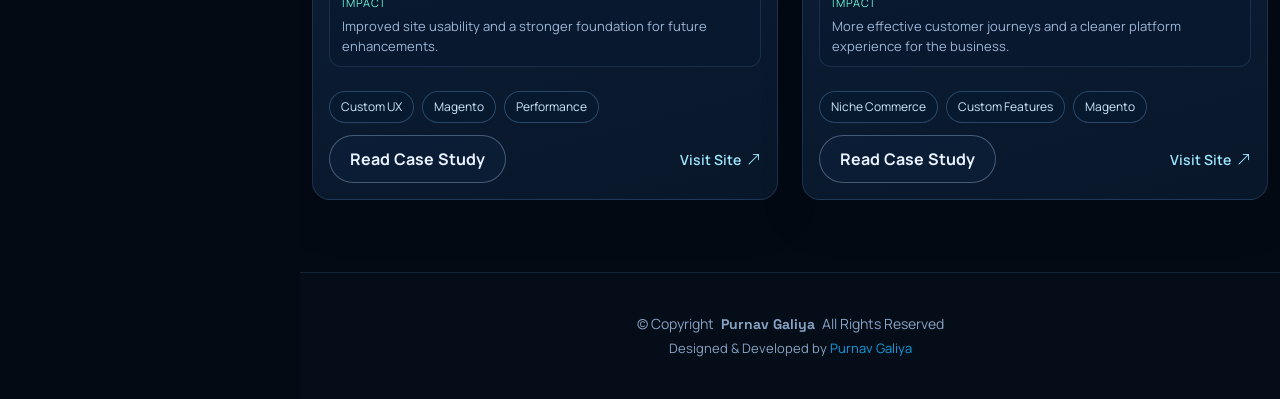
==== commit 09b8d661: "Upgrade portfolio with premium case studies, timeline fixes, and README refresh" ====
--- a/portfolio.html
+++ b/portfolio.html
@@ -3,16 +3,26 @@
    <head>
       <meta charset="utf-8">
       <meta content="width=device-width, initial-scale=1.0" name="viewport">
-      <title>Purnav Galiya</title>
-      <meta content="" name="description">
-      <meta content="" name="keywords">
+      <title>Purnav Galiya | Portfolio</title>
+      <meta name="description" content="Enterprise Magento 2 and Adobe Commerce case studies covering B2B ecommerce, migrations, API/ERP integrations, and headless implementations.">
+      <meta name="keywords" content="Magento case studies, Adobe Commerce portfolio, B2B ecommerce, Magento migration, ERP integration, headless commerce">
+      <link rel="canonical" href="https://purnav3095.github.io/Purnav-Ecommerce/portfolio.html">
+      <meta property="og:type" content="website">
+      <meta property="og:title" content="Purnav Galiya | Magento & Adobe Commerce Case Studies">
+      <meta property="og:description" content="A project library with problem-solution-impact summaries across enterprise Magento and Adobe Commerce deliveries.">
+      <meta property="og:url" content="https://purnav3095.github.io/Purnav-Ecommerce/portfolio.html">
+      <meta property="og:image" content="https://purnav3095.github.io/Purnav-Ecommerce/assets/img/myprojects/halco.png">
+      <meta name="twitter:card" content="summary_large_image">
+      <meta name="twitter:title" content="Purnav Galiya | Magento & Adobe Commerce Case Studies">
+      <meta name="twitter:description" content="Case studies featuring enterprise Magento architecture, integrations, migration work, and performance improvements.">
+      <meta name="twitter:image" content="https://purnav3095.github.io/Purnav-Ecommerce/assets/img/myprojects/halco.png">
       <!-- Favicons -->
       <link href="assets/img/favicon.png" rel="icon">
       
       <!-- Fonts -->
       <link href="https://fonts.googleapis.com" rel="preconnect">
       <link href="https://fonts.gstatic.com" rel="preconnect" crossorigin>
-      <link href="https://fonts.googleapis.com/css2?family=Roboto:ital,wght@0,100;0,300;0,400;0,500;0,700;0,900;1,100;1,300;1,400;1,500;1,700;1,900&family=Poppins:ital,wght@0,100;0,200;0,300;0,400;0,500;0,600;0,700;0,800;0,900;1,100;1,200;1,300;1,400;1,500;1,600;1,700;1,800;1,900&family=Raleway:ital,wght@0,100;0,200;0,300;0,400;0,500;0,600;0,700;0,800;0,900;1,100;1,200;1,300;1,400;1,500;1,600;1,700;1,800;1,900&display=swap" rel="stylesheet">
+      <link href="https://fonts.googleapis.com/css2?family=Space+Grotesk:wght@400;500;600;700&family=Manrope:wght@400;500;600;700&display=swap" rel="stylesheet">
       <!-- Vendor CSS Files -->
       <link href="assets/vendor/bootstrap/css/bootstrap.min.css" rel="stylesheet">
       <link href="assets/vendor/bootstrap-icons/bootstrap-icons.css" rel="stylesheet">
@@ -21,6 +31,7 @@
       <link href="assets/vendor/swiper/swiper-bundle.min.css" rel="stylesheet">
       <!-- Main CSS File -->
       <link href="assets/css/main.css" rel="stylesheet">
+      <link href="assets/css/premium.css" rel="stylesheet">
       <!-- =======================================================
          * Template Customized For: Purnav Galiya
          * Website Purpose: Personal Portfolio & Resume Showcase
@@ -31,17 +42,18 @@
          * License: https://bootstrapmade.com/license/
          ======================================================= -->
    </head>
-   <body class="index-page">
-      <header id="header" class="header dark-background d-flex flex-column">
+   <body class="index-page premium-mode">
+      <header id="header" class="header d-flex flex-column premium-header">
          <i class="header-toggle d-xl-none bi bi-list"></i>
          <div class="profile-img">
-            <img src="assets/img/my-profile-img.png" alt="" class="img-fluid rounded-circle">
+            <img src="assets/img/my-profile-business.png" alt="Purnav Galiya" class="img-fluid rounded-circle">
          </div>
          <a href="index.html" class="logo d-flex align-items-center justify-content-center">
             <!-- Uncomment the line below if you also wish to use an image logo -->
             <!-- <img src="assets/img/logo.png" alt=""> -->
             <h1 class="sitename">Purnav Galiya</h1>
          </a>
+         <p class="premium-header-tag">Senior Magento 2 &amp; Headless Commerce Developer</p>
          <div class="social-links text-center">
             <a href="https://www.linkedin.com/in/purnav7521/" class="linkedin" target="_blank"><i class="bi bi-linkedin"></i></a>
             <a href="mailto:galiyapurnav@gmail.com" class="email"><i class="bi bi-envelope"></i></a>
@@ -49,16 +61,16 @@
          </div>
          <nav id="navmenu" class="navmenu">
             <ul>
-               <li><a href="#hero" class="active"><i class="bi bi-house navicon"></i>Home</a></li>
-               <li><a href="#about"><i class="bi bi-person navicon"></i> About</a></li>
-               <li><a href="#resume"><i class="bi bi-file-earmark-text navicon"></i> Resume</a></li>
-               <li><a href="#portfolio"><i class="bi bi-images navicon"></i> Portfolio</a></li>
-               <li><a href="#services"><i class="bi bi-hdd-stack navicon"></i> Services</a></li>
-               <li><a href="#contact"><i class="bi bi-envelope navicon"></i> Contact</a></li>
+               <li><a href="index.html#hero"><i class="bi bi-house navicon"></i>Home</a></li>
+               <li><a href="index.html#about"><i class="bi bi-person navicon"></i>Positioning</a></li>
+               <li><a href="index.html#resume"><i class="bi bi-file-earmark-text navicon"></i>Experience</a></li>
+               <li><a href="#portfolio" class="active"><i class="bi bi-grid navicon"></i>Case Studies</a></li>
+               <li><a href="index.html#services"><i class="bi bi-stars navicon"></i>Capabilities</a></li>
+               <li><a href="index.html#contact"><i class="bi bi-send navicon"></i>Contact</a></li>
             </ul>
          </nav>
       </header>
-      <main class="main">
+      <main class="main premium-main">
      
          <!-- Portfolio Section -->
          <section id="portfolio" class="portfolio section light-background">
@@ -79,185 +91,233 @@
                   </ul>
 
                   <div class="portfolio-data row gy-4 isotope-container" data-aos="fade-up" data-aos-delay="200">
-                     <div class="col-lg-4 col-md-6 portfolio-item isotope-item filter-integration filter-custom">
-                        <div class="portfolio-content h-100">
+                     <div class="col-lg-6 portfolio-item isotope-item filter-integration filter-custom">
+                        <article class="project-card portfolio-case-study h-100">
                            <img src="assets/img/myprojects/agri.png" class="img-fluid" alt="Agri">
-                           <div class="portfolio-info">
+                           <div class="project-copy">
                               <h4>Agri</h4>
-                              <p>Agri-tech Solutions</p>
-                              <a href="https://shop.agri-service.de/" title="Agri" data-gallery="portfolio-gallery-branding" class="glightbox preview-link">
-                              <i class="bi bi-zoom-in"></i>
-                              </a>
-                              <a href="project-details/agri-details.html" title="More Details" class="details-link">
-                              <i class="bi bi-link-45deg"></i>
-                              </a>
-                           </div>
-                        </div>
-                     </div>
-                     <div class="col-lg-4 col-md-6 portfolio-item isotope-item filter-b2b filter-migration filter-custom filter-integration ">
-                        <div class="portfolio-content h-100">
-                           <img src="assets/img/myprojects/allecon.jpg" class="img-fluid" alt="Alllecon">
-                           <div class="portfolio-info">
+                              <p>Commerce delivery for an agri-service business with platform integration and purchase-flow improvements.</p>
+                              <div class="case-study-grid compact-case-study">
+                                 <div><span>Problem</span><p>Operational workflows needed cleaner ordering and data alignment.</p></div>
+                                 <div><span>Solution</span><p>Magento customization and integration-oriented delivery for smoother commerce flows.</p></div>
+                                 <div><span>Impact</span><p>More reliable execution across product, order, and customer-facing touchpoints.</p></div>
+                              </div>
+                              <div class="mini-tags"><span>Magento</span><span>Integrations</span><span>Custom Features</span></div>
+                              <div class="portfolio-case-study-actions">
+                                 <a href="project-details/agri-details.html" class="btn-secondary-premium">Read Case Study</a>
+                                 <a href="https://shop.agri-service.de/" target="_blank" rel="noopener" class="case-study-link">Visit Site <i class="bi bi-arrow-up-right"></i></a>
+                              </div>
+                           </div>
+                        </article>
+                     </div>
+                     <div class="col-lg-6 portfolio-item isotope-item filter-b2b filter-migration filter-custom filter-integration">
+                        <article class="project-card portfolio-case-study h-100">
+                           <img src="assets/img/myprojects/allecon.jpg" class="img-fluid" alt="Allecon">
+                           <div class="project-copy">
                               <h4>Allecon</h4>
-                              <p>Electrical Components Supplier</p>
-                              <a href="https://allecon.ca/" title="Alllecon" data-gallery="portfolio-gallery-branding" class="glightbox preview-link">
-                              <i class="bi bi-zoom-in"></i>
-                              </a>
-                              <a href="project-details/alllecon-details.html" title="More Details" class="details-link">
-                              <i class="bi bi-link-45deg"></i>
-                              </a>
-                           </div>
-                        </div>
-                     </div>
-                     <div class="col-lg-4 col-md-6 portfolio-item isotope-item filter-b2b filter-custom">
-                        <div class="portfolio-content h-100">
+                              <p>B2B electrical supply platform with migration, custom workflows, and integration-heavy delivery.</p>
+                              <div class="case-study-grid compact-case-study">
+                                 <div><span>Problem</span><p>Wholesale buyers needed dependable account-specific and catalog-driven flows.</p></div>
+                                 <div><span>Solution</span><p>Magento migration support with custom B2B logic and external system integration.</p></div>
+                                 <div><span>Impact</span><p>Improved platform stability and a stronger buying experience for trade customers.</p></div>
+                              </div>
+                              <div class="mini-tags"><span>B2B</span><span>M1 to M2</span><span>ERP/API</span></div>
+                              <div class="portfolio-case-study-actions">
+                                 <a href="project-details/alllecon-details.html" class="btn-secondary-premium">Read Case Study</a>
+                                 <a href="https://allecon.ca/" target="_blank" rel="noopener" class="case-study-link">Visit Site <i class="bi bi-arrow-up-right"></i></a>
+                              </div>
+                           </div>
+                        </article>
+                     </div>
+                     <div class="col-lg-6 portfolio-item isotope-item filter-b2b filter-custom">
+                        <article class="project-card portfolio-case-study h-100">
                            <img src="assets/img/myprojects/americanplantexchange.png" class="img-fluid" alt="American Plant Exchange">
-                           <div class="portfolio-info">
+                           <div class="project-copy">
                               <h4>American Plant Exchange</h4>
-                              <p>Online Plant Sales</p>
-                              <a href="https://americanplantexchange.com/" title="American Plant Exchange" data-gallery="portfolio-gallery-branding" class="glightbox preview-link">
-                              <i class="bi bi-zoom-in"></i>
-                              </a>
-                              <a href="project-details/americanplantexchange-details.html" title="More Details" class="details-link">
-                              <i class="bi bi-link-45deg"></i>
-                              </a>
-                           </div>
-                        </div>
-                     </div>
-                     <div class="col-lg-4 col-md-6 portfolio-item isotope-item filter-custom filter-integration">
-                        <div class="portfolio-content h-100">
+                              <p>DTC and catalog-led commerce experience for a plant retail brand with conversion-focused enhancements.</p>
+                              <div class="case-study-grid compact-case-study">
+                                 <div><span>Problem</span><p>Catalog browsing and storefront usability needed to feel simpler and more scalable.</p></div>
+                                 <div><span>Solution</span><p>Magento customization across merchandising, theme behavior, and shopping flow.</p></div>
+                                 <div><span>Impact</span><p>Cleaner customer journeys and a stronger base for ongoing ecommerce growth.</p></div>
+                              </div>
+                              <div class="mini-tags"><span>Catalog UX</span><span>Magento</span><span>B2C</span></div>
+                              <div class="portfolio-case-study-actions">
+                                 <a href="project-details/americanplantexchange-details.html" class="btn-secondary-premium">Read Case Study</a>
+                                 <a href="https://americanplantexchange.com/" target="_blank" rel="noopener" class="case-study-link">Visit Site <i class="bi bi-arrow-up-right"></i></a>
+                              </div>
+                           </div>
+                        </article>
+                     </div>
+                     <div class="col-lg-6 portfolio-item isotope-item filter-custom filter-integration">
+                        <article class="project-card portfolio-case-study h-100">
                            <img src="assets/img/myprojects/frontpoint.png" class="img-fluid" alt="Frontpoint">
-                           <div class="portfolio-info">
+                           <div class="project-copy">
                               <h4>Frontpoint</h4>
-                              <p>Smart Home Security Solutions</p>
-                              <a href="frontpointsecurity.com/" title="Frontpoint" data-gallery="portfolio-gallery-branding" class="glightbox preview-link">
-                              <i class="bi bi-zoom-in"></i>
-                              </a>
-                              <a href="project-details/frontpoint-details.html" title="More Details" class="details-link">
-                              <i class="bi bi-link-45deg"></i>
-                              </a>
-                           </div>
-                        </div>
-                     </div>
-                     <div class="col-lg-4 col-md-6 portfolio-item isotope-item filter-b2b filter-migration filter-custom filter-integration">
-                        <div class="portfolio-content h-100">
-                           <img src="assets/img/myprojects/gaf.png" class="img-fluid" alt="KitchenRestock">
-                           <div class="portfolio-info">
+                              <p>Feature-rich Magento work for a security brand focused on conversion, quoting, and real-time data flows.</p>
+                              <div class="case-study-grid compact-case-study">
+                                 <div><span>Problem</span><p>Customer-facing flows had friction across quoting, pricing, and product sync.</p></div>
+                                 <div><span>Solution</span><p>Custom Magento modules, API sync, and frontend/backend enhancements for key purchase journeys.</p></div>
+                                 <div><span>Impact</span><p>Better customer experience and stronger operational accuracy for business-critical flows.</p></div>
+                              </div>
+                              <div class="mini-tags"><span>Quotes</span><span>APIs</span><span>Conversion</span></div>
+                              <div class="portfolio-case-study-actions">
+                                 <a href="project-details/frontpoint-details.html" class="btn-secondary-premium">Read Case Study</a>
+                                 <a href="https://frontpointsecurity.com/" target="_blank" rel="noopener" class="case-study-link">Visit Site <i class="bi bi-arrow-up-right"></i></a>
+                              </div>
+                           </div>
+                        </article>
+                     </div>
+                     <div class="col-lg-6 portfolio-item isotope-item filter-b2b filter-migration filter-custom filter-integration">
+                        <article class="project-card portfolio-case-study h-100">
+                           <img src="assets/img/myprojects/gaf.png" class="img-fluid" alt="GAF">
+                           <div class="project-copy">
                               <h4>GAF</h4>
-                              <p>Coating and Roofing System</p>
-                              <a href="https://www.gaf.com/" title="KitchenRestock" data-gallery="portfolio-gallery-branding" class="glightbox preview-link">
-                              <i class="bi bi-zoom-in"></i>
-                              </a>
-                              <a href="#" title="More Details" class="details-link">
-                              <i class="bi bi-link-45deg"></i>
-                              </a>
-                           </div>
-                        </div>
-                     </div>
-                     <div class="col-lg-4 col-md-6 portfolio-item isotope-item filter-b2b filter-custom">
-                        <div class="portfolio-content h-100">
+                              <p>Enterprise Adobe Commerce implementation shaped around catalog control, business rules, and scalable delivery.</p>
+                              <div class="case-study-grid compact-case-study">
+                                 <div><span>Problem</span><p>Large enterprise catalog logic and rule-heavy operations needed a maintainable solution.</p></div>
+                                 <div><span>Solution</span><p>Custom Adobe Commerce engineering across catalog behavior, workflows, and extensibility.</p></div>
+                                 <div><span>Impact</span><p>Improved manageability and a stronger foundation for long-term commerce scale.</p></div>
+                              </div>
+                              <div class="mini-tags"><span>Adobe Commerce</span><span>Catalog Engineering</span><span>Enterprise</span></div>
+                              <div class="portfolio-case-study-actions">
+                                 <a href="project-details/gaf-details.html" class="btn-secondary-premium">Read Case Study</a>
+                                 <a href="https://www.gaf.com/" target="_blank" rel="noopener" class="case-study-link">Visit Site <i class="bi bi-arrow-up-right"></i></a>
+                              </div>
+                           </div>
+                        </article>
+                     </div>
+                     <div class="col-lg-6 portfolio-item isotope-item filter-b2b filter-custom">
+                        <article class="project-card portfolio-case-study h-100">
                            <img src="assets/img/myprojects/greendropship.png" class="img-fluid" alt="GreenDropship">
-                           <div class="portfolio-info">
-                              <h4>GreenDropship</h4>
-                              <p>Wholesale Drop Shipping</p>
-                              <a href="https://greendropship.com/" title="GreenDropship" data-gallery="portfolio-gallery-branding" class="glightbox preview-link">
-                              <i class="bi bi-zoom-in"></i>
-                              </a>
-                              <a href="project-details/greendropship-details.html" title="More Details" class="details-link">
-                              <i class="bi bi-link-45deg"></i>
-                              </a>
-                           </div>
-                        </div>
-                     </div>
-                     <div class="col-lg-4 col-md-6 portfolio-item isotope-item filter-b2b filter-integration">
-                        <div class="portfolio-content h-100">
+                           <div class="project-copy">
+                              <h4>GreenDropShip</h4>
+                              <p>Migration and integration program for a wholesale dropshipping business with custom commerce operations.</p>
+                              <div class="case-study-grid compact-case-study">
+                                 <div><span>Problem</span><p>Vendor, pricing, and marketplace workflows created delivery complexity during migration.</p></div>
+                                 <div><span>Solution</span><p>Magento migration support, module customization, and API-driven operational improvements.</p></div>
+                                 <div><span>Impact</span><p>More dependable commerce workflows and a cleaner platform base for scale.</p></div>
+                              </div>
+                              <div class="mini-tags"><span>M1 to M2</span><span>Marketplace</span><span>Integrations</span></div>
+                              <div class="portfolio-case-study-actions">
+                                 <a href="project-details/greendropship-details.html" class="btn-secondary-premium">Read Case Study</a>
+                                 <a href="https://greendropship.com/" target="_blank" rel="noopener" class="case-study-link">Visit Site <i class="bi bi-arrow-up-right"></i></a>
+                              </div>
+                           </div>
+                        </article>
+                     </div>
+                     <div class="col-lg-6 portfolio-item isotope-item filter-b2b filter-integration">
+                        <article class="project-card portfolio-case-study h-100">
                            <img src="assets/img/myprojects/halco.png" class="img-fluid" alt="Halco">
-                           <div class="portfolio-info">
-                              <h4>Halco</h4>
-                              <p>Lighting Solutions</p>
-                              <a href="https://halcolighting.com/" title="Halco" data-gallery="portfolio-gallery-branding" class="glightbox preview-link">
-                              <i class="bi bi-zoom-in"></i>
-                              </a>
-                              <a href="project-details/halco-details.html" title="More Details" class="details-link">
-                              <i class="bi bi-link-45deg"></i>
-                              </a>
-                           </div>
-                        </div>
-                     </div>
-                     <div class="col-lg-4 col-md-6 portfolio-item isotope-item filter-custom filter-integration">
-                        <div class="portfolio-content h-100">
+                           <div class="project-copy">
+                              <h4>Halco Lighting</h4>
+                              <p>B2B Adobe Commerce platform with ERP-connected flows, quote logic, and distributor-focused checkout improvements.</p>
+                              <div class="case-study-grid compact-case-study">
+                                 <div><span>Problem</span><p>Distributor pricing, account logic, and ERP sync created complex operational requirements.</p></div>
+                                 <div><span>Solution</span><p>Custom modules, ERP integration, and B2B workflow engineering for buying and quoting flows.</p></div>
+                                 <div><span>Impact</span><p>Stronger reliability for enterprise buyers and smoother execution across sales operations.</p></div>
+                              </div>
+                              <div class="mini-tags"><span>B2B</span><span>ERP</span><span>Checkout</span></div>
+                              <div class="portfolio-case-study-actions">
+                                 <a href="project-details/halco-details.html" class="btn-secondary-premium">Read Case Study</a>
+                                 <a href="https://halcolighting.com/" target="_blank" rel="noopener" class="case-study-link">Visit Site <i class="bi bi-arrow-up-right"></i></a>
+                              </div>
+                           </div>
+                        </article>
+                     </div>
+                     <div class="col-lg-6 portfolio-item isotope-item filter-custom filter-integration">
+                        <article class="project-card portfolio-case-study h-100">
                            <img src="assets/img/myprojects/jasnor.png" class="img-fluid" alt="Jasnor">
-                           <div class="portfolio-info">
+                           <div class="project-copy">
                               <h4>Jasnor</h4>
-                              <p>Home Decor and Furniture</p>
-                              <a href="https://www.jasnor.com.au/" title="Jasnor" data-gallery="portfolio-gallery-branding" class="glightbox preview-link">
-                              <i class="bi bi-zoom-in"></i>
-                              </a>
-                              <a href="project-details/jasnor-details.html" title="More Details" class="details-link">
-                              <i class="bi bi-link-45deg"></i>
-                              </a>
-                           </div>
-                        </div>
-                     </div>
-                     <div class="col-lg-4 col-md-6 portfolio-item isotope-item filter-migration filter-integration">
-                        <div class="portfolio-content h-100">
+                              <p>Magento delivery for a product-led retail brand requiring custom experience and operational flexibility.</p>
+                              <div class="case-study-grid compact-case-study">
+                                 <div><span>Problem</span><p>Storefront and business workflows needed more tailored behavior than standard Magento setup.</p></div>
+                                 <div><span>Solution</span><p>Custom feature development and integration support across catalog and purchase flows.</p></div>
+                                 <div><span>Impact</span><p>Better customer usability and a more adaptable ecommerce platform for the brand team.</p></div>
+                              </div>
+                              <div class="mini-tags"><span>Custom Build</span><span>Magento</span><span>Retail</span></div>
+                              <div class="portfolio-case-study-actions">
+                                 <a href="project-details/jasnor-details.html" class="btn-secondary-premium">Read Case Study</a>
+                                 <a href="https://www.jasnor.com.au/" target="_blank" rel="noopener" class="case-study-link">Visit Site <i class="bi bi-arrow-up-right"></i></a>
+                              </div>
+                           </div>
+                        </article>
+                     </div>
+                     <div class="col-lg-6 portfolio-item isotope-item filter-migration filter-integration">
+                        <article class="project-card portfolio-case-study h-100">
                            <img src="assets/img/myprojects/kitchenrestock.png" class="img-fluid" alt="KitchenRestock">
-                           <div class="portfolio-info">
+                           <div class="project-copy">
                               <h4>KitchenRestock</h4>
-                              <p>Kitchenware and Supplies</p>
-                              <a href="https://kitchenrestock.com/" title="KitchenRestock" data-gallery="portfolio-gallery-branding" class="glightbox preview-link">
-                              <i class="bi bi-zoom-in"></i>
-                              </a>
-                              <a href="project-details/kitchen-details.html" title="More Details" class="details-link">
-                              <i class="bi bi-link-45deg"></i>
-                              </a>
-                           </div>
-                        </div>
-                     </div>
-                     <div class="col-lg-4 col-md-6 portfolio-item isotope-item filter-migration filter-custom">
-                        <div class="portfolio-content h-100">
+                              <p>Migration-led commerce project with integrations and catalog handling for a kitchen supply business.</p>
+                              <div class="case-study-grid compact-case-study">
+                                 <div><span>Problem</span><p>Migration and inventory-linked operations demanded dependable execution and clean data flow.</p></div>
+                                 <div><span>Solution</span><p>Magento migration work, integration support, and custom storefront/business-flow refinement.</p></div>
+                                 <div><span>Impact</span><p>Stabilized operations and a more maintainable platform for continued growth.</p></div>
+                              </div>
+                              <div class="mini-tags"><span>Migration</span><span>Catalog</span><span>Integrations</span></div>
+                              <div class="portfolio-case-study-actions">
+                                 <a href="project-details/kitchen-details.html" class="btn-secondary-premium">Read Case Study</a>
+                                 <a href="https://kitchenrestock.com/" target="_blank" rel="noopener" class="case-study-link">Visit Site <i class="bi bi-arrow-up-right"></i></a>
+                              </div>
+                           </div>
+                        </article>
+                     </div>
+                     <div class="col-lg-6 portfolio-item isotope-item filter-migration filter-custom">
+                        <article class="project-card portfolio-case-study h-100">
                            <img src="assets/img/myprojects/pinktown.jpeg" class="img-fluid" alt="PinkTown">
-                           <div class="portfolio-info">
+                           <div class="project-copy">
                               <h4>PinkTown</h4>
-                              <p>Fashion and Accessories</p>
-                              <a href="https://www.pinktownusa.com/" title="PinkTown" data-gallery="portfolio-gallery-branding" class="glightbox preview-link">
-                              <i class="bi bi-zoom-in"></i>
-                              </a>
-                              <a href="project-details/pinktown-details.html" title="More Details" class="details-link">
-                              <i class="bi bi-link-45deg"></i>
-                              </a>
-                           </div>
-                        </div>
-                     </div>
-                     <div class="col-lg-4 col-md-6 portfolio-item isotope-item filter-b2b filter-custom">
-                        <div class="portfolio-content h-100">
+                              <p>Fashion commerce implementation with custom merchandising and storefront improvements.</p>
+                              <div class="case-study-grid compact-case-study">
+                                 <div><span>Problem</span><p>Product presentation and purchase experience needed more tailored retail behavior.</p></div>
+                                 <div><span>Solution</span><p>Custom Magento functionality and theme-level improvements for storefront performance.</p></div>
+                                 <div><span>Impact</span><p>Sharper customer experience and better support for ongoing merchandising execution.</p></div>
+                              </div>
+                              <div class="mini-tags"><span>Retail</span><span>Custom Features</span><span>Migration</span></div>
+                              <div class="portfolio-case-study-actions">
+                                 <a href="project-details/pinktown-details.html" class="btn-secondary-premium">Read Case Study</a>
+                                 <a href="https://www.pinktownusa.com/" target="_blank" rel="noopener" class="case-study-link">Visit Site <i class="bi bi-arrow-up-right"></i></a>
+                              </div>
+                           </div>
+                        </article>
+                     </div>
+                     <div class="col-lg-6 portfolio-item isotope-item filter-b2b filter-custom">
+                        <article class="project-card portfolio-case-study h-100">
                            <img src="assets/img/myprojects/tps.jpg" class="img-fluid" alt="TPS">
-                           <div class="portfolio-info">
-                              <h4>TPS</h4>
-                              <p>Telecom and Network Solutions</p>
-                              <a href="https://www.tpsracing.nl/" title="TPS" data-gallery="portfolio-gallery-branding" class="glightbox preview-link">
-                              <i class="bi bi-zoom-in"></i>
-                              </a>
-                              <a href="project-details/tps-details.html" title="More Details" class="details-link">
-                              <i class="bi bi-link-45deg"></i>
-                              </a>
-                           </div>
-                        </div>
-                     </div>
-                     <div class="col-lg-4 col-md-6 portfolio-item isotope-item filter-custom">
-                        <div class="portfolio-content h-100">
+                           <div class="project-copy">
+                              <h4>TPS Racing</h4>
+                              <p>Performance-oriented Magento work for a specialist brand with custom experience requirements.</p>
+                              <div class="case-study-grid compact-case-study">
+                                 <div><span>Problem</span><p>Core ecommerce flows needed a more customized and maintainable implementation.</p></div>
+                                 <div><span>Solution</span><p>Feature engineering and storefront refinement across business-specific customer journeys.</p></div>
+                                 <div><span>Impact</span><p>Improved site usability and a stronger foundation for future enhancements.</p></div>
+                              </div>
+                              <div class="mini-tags"><span>Custom UX</span><span>Magento</span><span>Performance</span></div>
+                              <div class="portfolio-case-study-actions">
+                                 <a href="project-details/tps-details.html" class="btn-secondary-premium">Read Case Study</a>
+                                 <a href="https://www.tpsracing.nl/" target="_blank" rel="noopener" class="case-study-link">Visit Site <i class="bi bi-arrow-up-right"></i></a>
+                              </div>
+                           </div>
+                        </article>
+                     </div>
+                     <div class="col-lg-6 portfolio-item isotope-item filter-custom">
+                        <article class="project-card portfolio-case-study h-100">
                            <img src="assets/img/myprojects/urbanants.jpg" class="img-fluid" alt="UrbanAnts">
-                           <div class="portfolio-info">
+                           <div class="project-copy">
                               <h4>UrbanAnts</h4>
-                              <p>Ant Control Solutions</p>
-                              <a href="https://www.urbanants.com/" title="UrbanAnts" data-gallery="portfolio-gallery-branding" class="glightbox preview-link">
-                              <i class="bi bi-zoom-in"></i>
-                              </a>
-                              <a href="project-details/urbanants-details.html" title="More Details" class="details-link">
-                              <i class="bi bi-link-45deg"></i>
-                              </a>
-                           </div>
-                        </div>
+                              <p>Custom ecommerce implementation for a niche brand with focused purchase-flow and experience needs.</p>
+                              <div class="case-study-grid compact-case-study">
+                                 <div><span>Problem</span><p>A specialized customer journey needed clearer product discovery and transaction flow.</p></div>
+                                 <div><span>Solution</span><p>Magento customization and targeted frontend/backend changes aligned to business needs.</p></div>
+                                 <div><span>Impact</span><p>More effective customer journeys and a cleaner platform experience for the business.</p></div>
+                              </div>
+                              <div class="mini-tags"><span>Niche Commerce</span><span>Custom Features</span><span>Magento</span></div>
+                              <div class="portfolio-case-study-actions">
+                                 <a href="project-details/urbanants-details.html" class="btn-secondary-premium">Read Case Study</a>
+                                 <a href="https://www.urbanants.com/" target="_blank" rel="noopener" class="case-study-link">Visit Site <i class="bi bi-arrow-up-right"></i></a>
+                              </div>
+                           </div>
+                        </article>
                      </div>
                   </div>
                   <!-- End Portfolio Container -->
@@ -266,7 +326,7 @@
          </section>
          <!-- /Portfolio Section -->
       </main>
-      <footer id="footer" class="footer position-relative light-background">
+      <footer id="footer" class="footer position-relative">
          <div class="container">
             <div class="copyright text-center">
                <p>© <span>Copyright</span> <strong class="px-1 sitename">Purnav Galiya</strong> <span>All Rights Reserved</span></p>
@@ -293,23 +353,5 @@
       <script src="assets/vendor/swiper/swiper-bundle.min.js"></script>
       <!-- Main JS File -->
       <script src="assets/js/main.js"></script>
-      <style>
-         .portfolio-data {
-         display: grid;
-         grid-template-columns: repeat(auto-fill, minmax(200px, 1fr));
-         gap: 20px;
-         justify-items: center;
-         }
-         .portfolio-item img {
-         width: 100%;
-         height: 200px; /* Adjust to the desired height */
-         object-fit: cover; /* Ensures images cover the entire area without distortion */
-         border-radius: 8px; /* Optional: Adds rounded corners */
-         transition: transform 0.3s ease;
-         }
-         .portfolio-item img:hover {
-         transform: scale(1.05); /* Optional: Adds a hover effect */
-         }
-      </style>
    </body>
 </html>
--- a/assets/css/premium.css
+++ b/assets/css/premium.css
@@ -0,0 +1,781 @@
+:root {
+  --bg: #07111f;
+  --bg-soft: #0d1d34;
+  --card: #0f2745;
+  --text: #eaf2ff;
+  --muted: #9cb6d6;
+  --line: #22466f;
+  --accent: #31d0ff;
+  --accent-2: #6df3d8;
+}
+
+body.premium-mode {
+  background: radial-gradient(1200px 600px at 20% 0%, #0f2a4e 0%, var(--bg) 55%, #040a14 100%);
+  color: var(--text);
+  font-family: Manrope, "Segoe UI", sans-serif;
+}
+
+h1, h2, h3, h4, .sitename {
+  font-family: "Space Grotesk", "Segoe UI", sans-serif;
+}
+
+.premium-header {
+  background: linear-gradient(180deg, #071120 0%, #0a1b31 100%);
+  border-right: 1px solid rgba(112, 182, 255, 0.18);
+}
+
+.premium-header .sitename {
+  color: #ffffff !important;
+  font-size: 24px;
+  font-weight: 700;
+  line-height: 1.15;
+  text-align: center;
+  text-shadow: 0 2px 10px rgba(4, 12, 24, 0.55);
+  margin: 6px 0 2px;
+  display: block;
+  word-break: break-word;
+}
+
+.premium-header .logo .sitename,
+.premium-header .logo:hover .sitename,
+.premium-header .logo:focus .sitename {
+  color: #ffffff !important;
+}
+
+.premium-header .logo {
+  width: 100%;
+  padding: 0 14px;
+}
+
+.premium-header .profile-img img {
+  border: 2px solid rgba(136, 188, 240, 0.45);
+  box-shadow: 0 8px 20px rgba(0, 0, 0, 0.35);
+}
+
+body.premium-mode .premium-header .social-links a {
+  border: 1px solid rgba(109, 243, 216, 0.25);
+  background: rgba(12, 41, 74, 0.6);
+  color: #d8ecff !important;
+  box-shadow: inset 0 1px 0 rgba(255, 255, 255, 0.04);
+}
+
+body.premium-mode .premium-header .social-links a:hover,
+body.premium-mode .premium-header .social-links a:focus {
+  color: #04263a !important;
+  background: linear-gradient(135deg, var(--accent), var(--accent-2));
+  border-color: transparent;
+}
+
+.premium-header-tag {
+  margin: 6px 18px 12px;
+  text-align: center;
+  color: var(--muted);
+  font-size: 12px;
+  letter-spacing: 0.08em;
+  text-transform: uppercase;
+}
+
+.premium-main {
+  background: transparent;
+}
+
+.premium-main .section {
+  background: transparent;
+  padding: 72px 0;
+}
+
+.premium-hero {
+  min-height: 90vh;
+  position: relative;
+  overflow: hidden;
+}
+
+.hero-noise {
+  position: absolute;
+  inset: 0;
+  background-image: radial-gradient(rgba(255,255,255,0.08) 0.5px, transparent 0.5px);
+  background-size: 4px 4px;
+  opacity: 0.2;
+  pointer-events: none;
+}
+
+.hero-orb {
+  position: absolute;
+  border-radius: 999px;
+  filter: blur(2px);
+  opacity: 0.45;
+  animation: float 9s ease-in-out infinite;
+}
+
+.hero-orb-a {
+  width: 340px;
+  height: 340px;
+  right: -60px;
+  top: 20px;
+  background: radial-gradient(circle, rgba(49, 208, 255, 0.8) 0%, rgba(49, 208, 255, 0) 70%);
+}
+
+.hero-orb-b {
+  width: 280px;
+  height: 280px;
+  right: 18%;
+  bottom: -60px;
+  animation-delay: 1.2s;
+  background: radial-gradient(circle, rgba(109, 243, 216, 0.7) 0%, rgba(109, 243, 216, 0) 70%);
+}
+
+@keyframes float {
+  0%, 100% { transform: translateY(0); }
+  50% { transform: translateY(-16px); }
+}
+
+.eyebrow {
+  color: var(--accent-2);
+  letter-spacing: 0.14em;
+  font-size: 12px;
+  text-transform: uppercase;
+  margin-bottom: 14px;
+}
+
+.premium-hero h2 {
+  color: #ffffff;
+  font-size: clamp(34px, 6vw, 58px);
+  line-height: 1.04;
+  margin-bottom: 20px;
+  max-width: 760px;
+}
+
+.hero-copy {
+  color: var(--muted);
+  font-size: 18px;
+  max-width: 650px;
+}
+
+.hero-actions {
+  margin-top: 30px;
+  display: flex;
+  flex-wrap: wrap;
+  gap: 12px;
+}
+
+.hero-availability {
+  margin-top: 14px;
+  color: #bdd4ee;
+  font-size: 14px;
+}
+
+.credibility-strip {
+  display: grid;
+  grid-template-columns: repeat(3, 1fr);
+  gap: 14px;
+}
+
+.credibility-pill {
+  border: 1px solid rgba(98, 146, 196, 0.2);
+  background: linear-gradient(165deg, rgba(16, 40, 70, 0.92), rgba(9, 24, 43, 0.94));
+  border-radius: 18px;
+  padding: 16px 18px;
+}
+
+.credibility-label {
+  display: block;
+  color: var(--accent-2);
+  font-size: 11px;
+  letter-spacing: 0.1em;
+  text-transform: uppercase;
+  margin-bottom: 8px;
+}
+
+.credibility-pill strong {
+  color: #ffffff;
+  font-size: 15px;
+  line-height: 1.45;
+}
+
+.btn-primary-premium,
+.btn-secondary-premium {
+  display: inline-flex;
+  align-items: center;
+  justify-content: center;
+  border-radius: 999px;
+  padding: 11px 20px;
+  text-decoration: none;
+  font-weight: 700;
+  letter-spacing: 0.01em;
+  transition: transform 0.25s ease, box-shadow 0.25s ease, background 0.25s ease;
+}
+
+.btn-primary-premium {
+  color: #04263a;
+  background: linear-gradient(135deg, var(--accent), var(--accent-2));
+  box-shadow: 0 8px 20px rgba(49, 208, 255, 0.25);
+}
+
+.btn-secondary-premium {
+  color: var(--text);
+  border: 1px solid rgba(156, 182, 214, 0.4);
+  background: rgba(12, 35, 62, 0.5);
+}
+
+.btn-primary-premium:hover,
+.btn-secondary-premium:hover {
+  transform: translateY(-2px);
+}
+
+.hero-metrics {
+  display: grid;
+  gap: 10px;
+}
+
+.metric-card {
+  border: 1px solid rgba(156, 182, 214, 0.24);
+  background: linear-gradient(160deg, rgba(15, 39, 69, 0.95), rgba(10, 24, 43, 0.95));
+  border-radius: 16px;
+  padding: 14px 15px;
+}
+
+.metric-card strong {
+  display: block;
+  color: #ffffff;
+  font-size: 28px;
+  line-height: 1;
+}
+
+.metric-card span {
+  color: var(--muted);
+  font-size: 13px;
+}
+
+.premium-section {
+  border-top: 1px solid rgba(88, 131, 176, 0.18);
+}
+
+.section-title-premium h3 {
+  color: #fff;
+  font-size: 34px;
+  margin-bottom: 8px;
+}
+
+.section-title-premium p {
+  color: var(--muted);
+  margin-bottom: 28px;
+}
+
+.glass-panel,
+.stack-map,
+.certs-panel,
+.contact-panel,
+.capability-card,
+.project-card {
+  border: 1px solid rgba(98, 146, 196, 0.2);
+  background: linear-gradient(165deg, rgba(16, 40, 70, 0.92), rgba(9, 24, 43, 0.94));
+  border-radius: 18px;
+}
+
+.glass-panel,
+.stack-map,
+.certs-panel,
+.contact-panel {
+  padding: 22px;
+}
+
+.glass-panel h4,
+.stack-map h4,
+.certs-panel h4,
+.contact-panel h4 {
+  color: #ffffff;
+  margin-bottom: 12px;
+  font-size: 22px;
+}
+
+.premium-list {
+  margin: 0;
+  padding-left: 18px;
+}
+
+.premium-list li {
+  margin-bottom: 10px;
+  color: var(--muted);
+}
+
+.chips {
+  display: flex;
+  flex-wrap: wrap;
+  gap: 8px;
+}
+
+.chips span,
+.mini-tags span {
+  border: 1px solid rgba(110, 168, 223, 0.32);
+  border-radius: 999px;
+  padding: 6px 11px;
+  color: #cfe8ff;
+  font-size: 12px;
+  background: rgba(7, 25, 47, 0.8);
+}
+
+.resume-summary-card,
+.timeline-item {
+  border: 1px solid rgba(98, 146, 196, 0.2);
+  background: linear-gradient(165deg, rgba(16, 40, 70, 0.92), rgba(9, 24, 43, 0.94));
+  border-radius: 18px;
+}
+
+.resume-summary-card {
+  padding: 22px;
+}
+
+.resume-summary-card h4,
+.timeline-item h4 {
+  color: #ffffff;
+  margin-bottom: 10px;
+}
+
+.resume-summary-card p,
+.timeline-company,
+.timeline-item .premium-list li {
+  color: var(--muted);
+}
+
+.compact-list li {
+  margin-bottom: 8px;
+}
+
+.resume-meta-grid {
+  display: grid;
+  grid-template-columns: 1fr 1fr;
+  gap: 12px;
+  margin-top: 18px;
+}
+
+.resume-mini-card {
+  border: 1px solid rgba(110, 168, 223, 0.24);
+  background: rgba(7, 25, 47, 0.72);
+  border-radius: 14px;
+  padding: 14px;
+}
+
+.mini-label {
+  display: block;
+  color: var(--accent-2);
+  font-size: 11px;
+  letter-spacing: 0.08em;
+  text-transform: uppercase;
+  margin-bottom: 6px;
+}
+
+.resume-mini-card strong {
+  color: #ffffff;
+  font-size: 14px;
+}
+
+.experience-timeline {
+  display: grid;
+  gap: 16px;
+}
+
+.timeline-item {
+  padding: 20px;
+}
+
+.timeline-period {
+  color: var(--accent-2);
+  font-size: 12px;
+  letter-spacing: 0.08em;
+  text-transform: uppercase;
+  margin-bottom: 8px;
+}
+
+.timeline-company {
+  margin-bottom: 12px;
+  font-size: 14px;
+}
+
+.timeline-link {
+  margin-top: -4px;
+  margin-bottom: 12px;
+}
+
+.timeline-link a {
+  color: #98e9ff;
+  font-size: 13px;
+}
+
+.timeline-inline-grid {
+  display: grid;
+  grid-template-columns: 1fr 1fr;
+  gap: 18px;
+}
+
+.project-card {
+  overflow: hidden;
+  transition: transform 0.25s ease;
+}
+
+.project-card:hover {
+  transform: translateY(-4px);
+}
+
+.project-card img {
+  width: 100%;
+  height: 230px;
+  object-fit: cover;
+}
+
+.project-copy {
+  padding: 16px;
+}
+
+.project-copy h4 {
+  color: #fff;
+  margin-bottom: 8px;
+}
+
+.project-copy p {
+  color: var(--muted);
+  font-size: 14px;
+}
+
+.case-study-grid {
+  display: grid;
+  gap: 10px;
+  margin-top: 14px;
+}
+
+.case-study-grid div {
+  border: 1px solid rgba(110, 168, 223, 0.16);
+  background: rgba(7, 25, 47, 0.58);
+  border-radius: 12px;
+  padding: 10px 12px;
+}
+
+.case-study-grid span {
+  display: block;
+  color: var(--accent-2);
+  font-size: 11px;
+  letter-spacing: 0.08em;
+  text-transform: uppercase;
+  margin-bottom: 6px;
+}
+
+.case-study-grid p {
+  margin: 0;
+  font-size: 13px;
+}
+
+.mini-tags {
+  margin-top: 12px;
+  display: flex;
+  flex-wrap: wrap;
+  gap: 8px;
+}
+
+.portfolio-cta {
+  margin-top: 24px;
+  text-align: center;
+}
+
+/* Premium skin for legacy portfolio.html structure */
+body.premium-mode .portfolio.section.light-background {
+  background: transparent;
+}
+
+body.premium-mode .portfolio .section-title h2,
+body.premium-mode .portfolio .section-title h2 a {
+  color: #ffffff;
+}
+
+body.premium-mode .portfolio .section-title p {
+  color: var(--muted);
+}
+
+body.premium-mode .portfolio-filters {
+  display: flex;
+  flex-wrap: wrap;
+  gap: 8px;
+  justify-content: center;
+  margin-bottom: 26px;
+}
+
+body.premium-mode .portfolio-filters li {
+  border: 1px solid rgba(110, 168, 223, 0.3);
+  border-radius: 999px;
+  padding: 7px 14px;
+  color: #cfe8ff;
+  background: rgba(7, 25, 47, 0.72);
+  transition: all 0.2s ease;
+}
+
+body.premium-mode .portfolio-filters li.filter-active,
+body.premium-mode .portfolio-filters li:hover {
+  color: #04263a;
+  border-color: transparent;
+  background: linear-gradient(135deg, var(--accent), var(--accent-2));
+}
+
+body.premium-mode .portfolio-content {
+  border: 1px solid rgba(98, 146, 196, 0.2);
+  background: linear-gradient(165deg, rgba(16, 40, 70, 0.92), rgba(9, 24, 43, 0.94));
+  border-radius: 16px;
+  overflow: hidden;
+}
+
+body.premium-mode .portfolio-content img {
+  height: 230px;
+  object-fit: cover;
+}
+
+body.premium-mode .portfolio-data {
+  align-items: stretch;
+}
+
+body.premium-mode .portfolio-case-study {
+  border: 1px solid rgba(98, 146, 196, 0.2);
+  background: linear-gradient(165deg, rgba(16, 40, 70, 0.92), rgba(9, 24, 43, 0.94));
+  border-radius: 18px;
+  overflow: hidden;
+  height: 100%;
+  box-shadow: 0 18px 40px rgba(2, 10, 18, 0.22);
+}
+
+body.premium-mode .portfolio-case-study .project-copy {
+  display: flex;
+  flex-direction: column;
+  gap: 12px;
+  height: calc(100% - 230px);
+}
+
+body.premium-mode .portfolio-case-study .project-copy > p {
+  margin-bottom: 0;
+}
+
+body.premium-mode .compact-case-study {
+  gap: 8px;
+}
+
+body.premium-mode .compact-case-study div {
+  padding: 10px 12px;
+}
+
+body.premium-mode .portfolio-case-study-actions {
+  margin-top: auto;
+  display: flex;
+  align-items: center;
+  justify-content: space-between;
+  gap: 14px;
+  flex-wrap: wrap;
+}
+
+body.premium-mode .case-study-link {
+  color: #9fe8ff;
+  font-size: 14px;
+  font-weight: 600;
+  display: inline-flex;
+  align-items: center;
+  gap: 6px;
+}
+
+body.premium-mode .case-study-link:hover {
+  color: #d7f7ff;
+}
+
+body.premium-mode .portfolio-info {
+  background: linear-gradient(180deg, rgba(5, 13, 24, 0.05) 0%, rgba(5, 13, 24, 0.82) 60%, rgba(5, 13, 24, 0.92) 100%);
+}
+
+body.premium-mode .portfolio-info h4 {
+  color: #ffffff;
+}
+
+body.premium-mode .portfolio-info p {
+  color: #b5cde8;
+}
+
+body.premium-mode .portfolio-info a {
+  color: #9fe8ff;
+}
+
+.capability-card {
+  height: 100%;
+  padding: 20px 16px;
+}
+
+.capability-card i {
+  font-size: 28px;
+  color: var(--accent);
+  display: inline-block;
+  margin-bottom: 12px;
+}
+
+.capability-card h4 {
+  color: #fff;
+  font-size: 19px;
+  margin-bottom: 10px;
+}
+
+.capability-card p {
+  color: var(--muted);
+  font-size: 14px;
+}
+
+.achievement-card,
+.testimonial-card-premium {
+  height: 100%;
+  border: 1px solid rgba(98, 146, 196, 0.2);
+  background: linear-gradient(165deg, rgba(16, 40, 70, 0.92), rgba(9, 24, 43, 0.94));
+  border-radius: 18px;
+  padding: 20px 18px;
+}
+
+.achievement-kicker {
+  display: inline-block;
+  color: var(--accent-2);
+  font-size: 11px;
+  letter-spacing: 0.08em;
+  text-transform: uppercase;
+  margin-bottom: 10px;
+}
+
+.achievement-card h4,
+.testimonial-card-premium strong {
+  color: #ffffff;
+}
+
+.achievement-card p,
+.testimonial-card-premium p,
+.testimonial-card-premium span {
+  color: var(--muted);
+}
+
+.testimonial-card-premium p {
+  font-size: 15px;
+  line-height: 1.6;
+  margin-bottom: 16px;
+}
+
+.testimonial-card-premium strong {
+  display: block;
+  margin-bottom: 4px;
+}
+
+.testimonial-card-premium span {
+  font-size: 13px;
+}
+
+.certs-panel ul {
+  margin: 0;
+  padding-left: 18px;
+}
+
+.certs-panel li {
+  margin-bottom: 10px;
+}
+
+.certs-panel a,
+.contact-panel a {
+  color: #98e9ff;
+}
+
+.contact-panel p {
+  margin-bottom: 8px;
+  color: var(--muted);
+}
+
+.footer {
+  background: #050d19;
+  color: #88a2c1;
+  border-top: 1px solid rgba(92, 132, 168, 0.2);
+}
+
+/* Project details pages */
+body.portfolio-details-page.premium-mode .premium-main {
+  background: transparent;
+}
+
+body.portfolio-details-page.premium-mode .premium-page-title {
+  background: linear-gradient(135deg, rgba(12, 35, 62, 0.95), rgba(8, 25, 44, 0.95));
+  border-bottom: 1px solid rgba(98, 146, 196, 0.25);
+}
+
+body.portfolio-details-page.premium-mode .premium-page-title h1,
+body.portfolio-details-page.premium-mode .breadcrumbs ol,
+body.portfolio-details-page.premium-mode .breadcrumbs a {
+  color: #eaf2ff;
+}
+
+body.portfolio-details-page.premium-mode .portfolio-details .portfolio-info,
+body.portfolio-details-page.premium-mode .portfolio-details .portfolio-description,
+body.portfolio-details-page.premium-mode .portfolio-details-slider {
+  border: 1px solid rgba(98, 146, 196, 0.2);
+  background: linear-gradient(165deg, rgba(16, 40, 70, 0.92), rgba(9, 24, 43, 0.94));
+  border-radius: 16px;
+}
+
+body.portfolio-details-page.premium-mode .portfolio-details .portfolio-info,
+body.portfolio-details-page.premium-mode .portfolio-details .portfolio-description {
+  padding: 20px;
+}
+
+body.portfolio-details-page.premium-mode .portfolio-details .portfolio-info h3,
+body.portfolio-details-page.premium-mode .portfolio-details .portfolio-description h2,
+body.portfolio-details-page.premium-mode .portfolio-details .portfolio-description h4 {
+  color: #ffffff;
+}
+
+body.portfolio-details-page.premium-mode .portfolio-details .portfolio-info ul li,
+body.portfolio-details-page.premium-mode .portfolio-details .portfolio-description p,
+body.portfolio-details-page.premium-mode .portfolio-details .portfolio-description li {
+  color: var(--muted);
+}
+
+body.portfolio-details-page.premium-mode .portfolio-details .portfolio-info a {
+  color: #9fe8ff;
+}
+
+body.portfolio-details-page.premium-mode .portfolio-details-slider .swiper-slide img {
+  border-radius: 12px;
+  border: 1px solid rgba(98, 146, 196, 0.24);
+}
+
+@media (max-width: 1199px) {
+  .premium-main .section {
+    padding: 56px 0;
+  }
+}
+
+@media (max-width: 768px) {
+  .premium-hero h2 {
+    font-size: 32px;
+  }
+
+  .hero-copy {
+    font-size: 16px;
+  }
+
+  .metric-card strong {
+    font-size: 24px;
+  }
+
+  .section-title-premium h3 {
+    font-size: 28px;
+  }
+
+  .project-card img {
+    height: 190px;
+  }
+
+  body.premium-mode .portfolio-case-study .project-copy {
+    height: auto;
+  }
+
+  body.premium-mode .portfolio-case-study-actions {
+    align-items: flex-start;
+    flex-direction: column;
+  }
+
+  .resume-meta-grid,
+  .credibility-strip,
+  .timeline-inline-grid {
+    grid-template-columns: 1fr;
+  }
+}
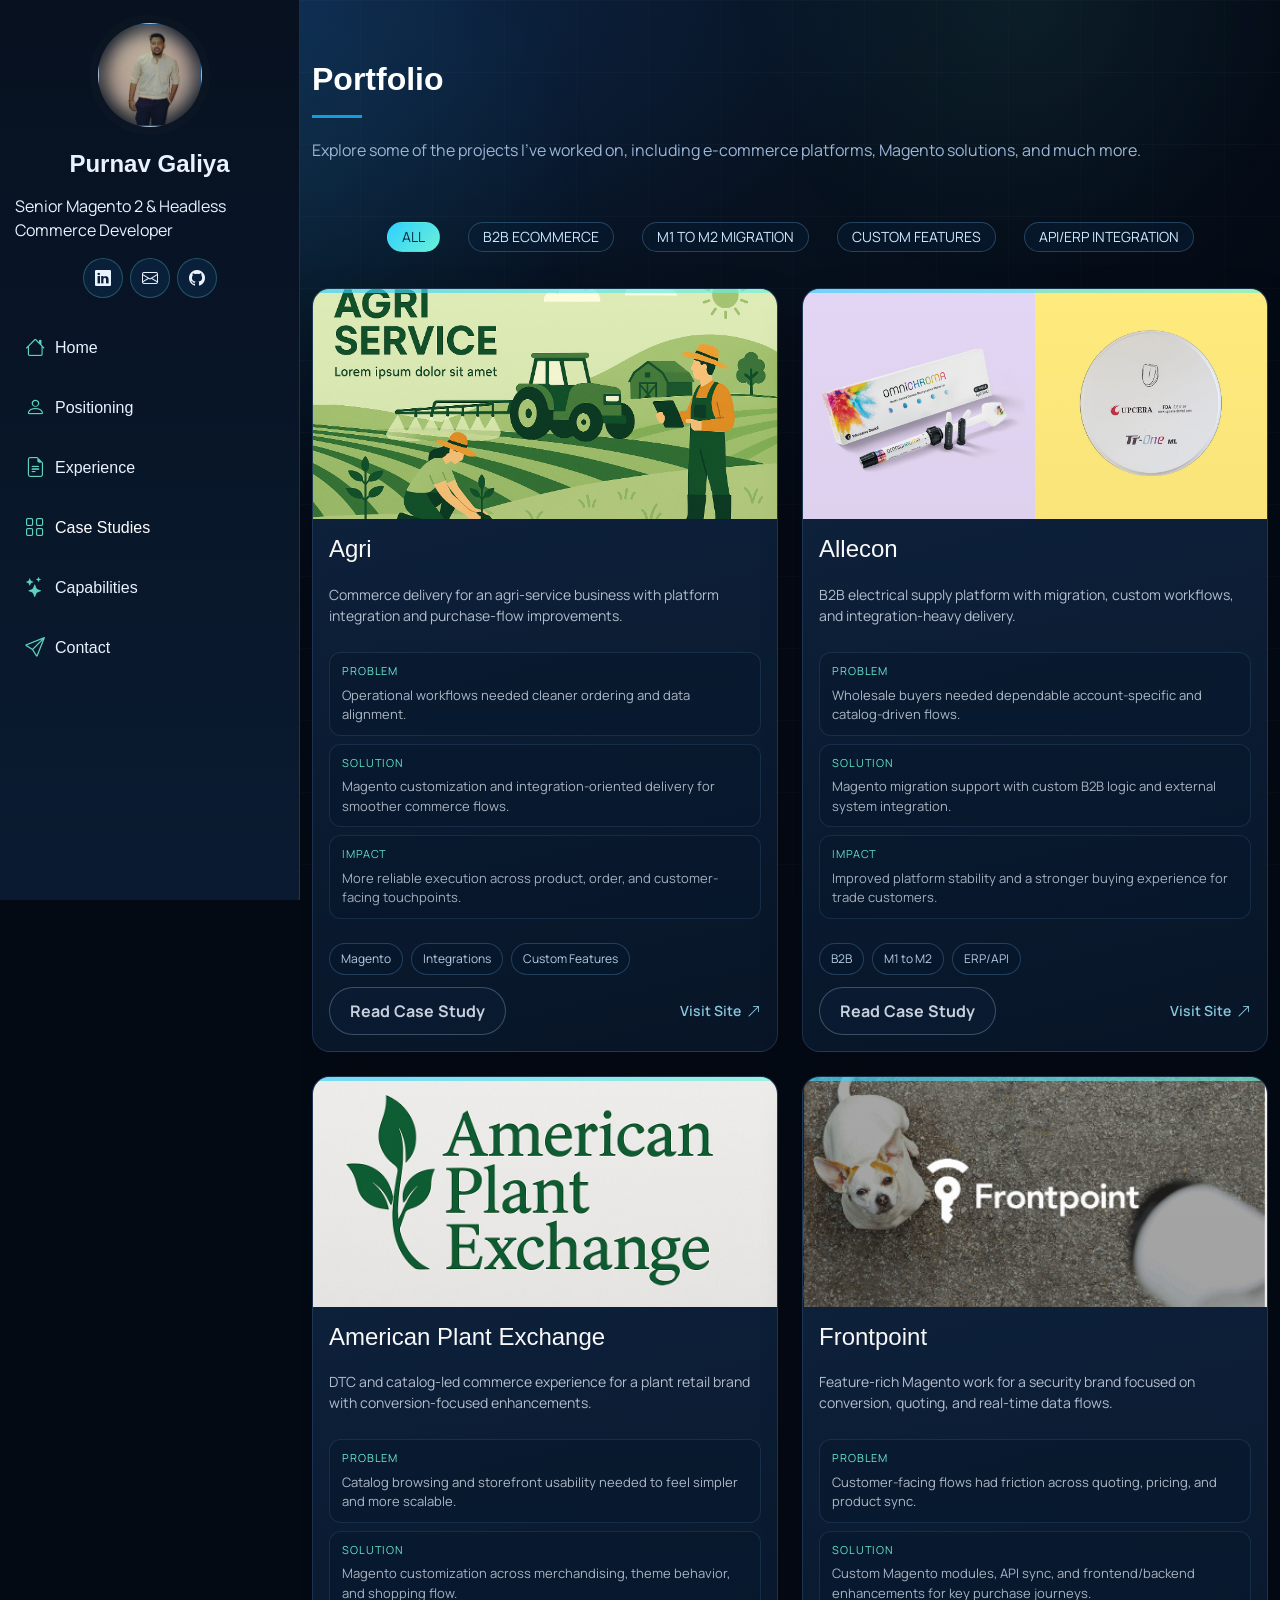
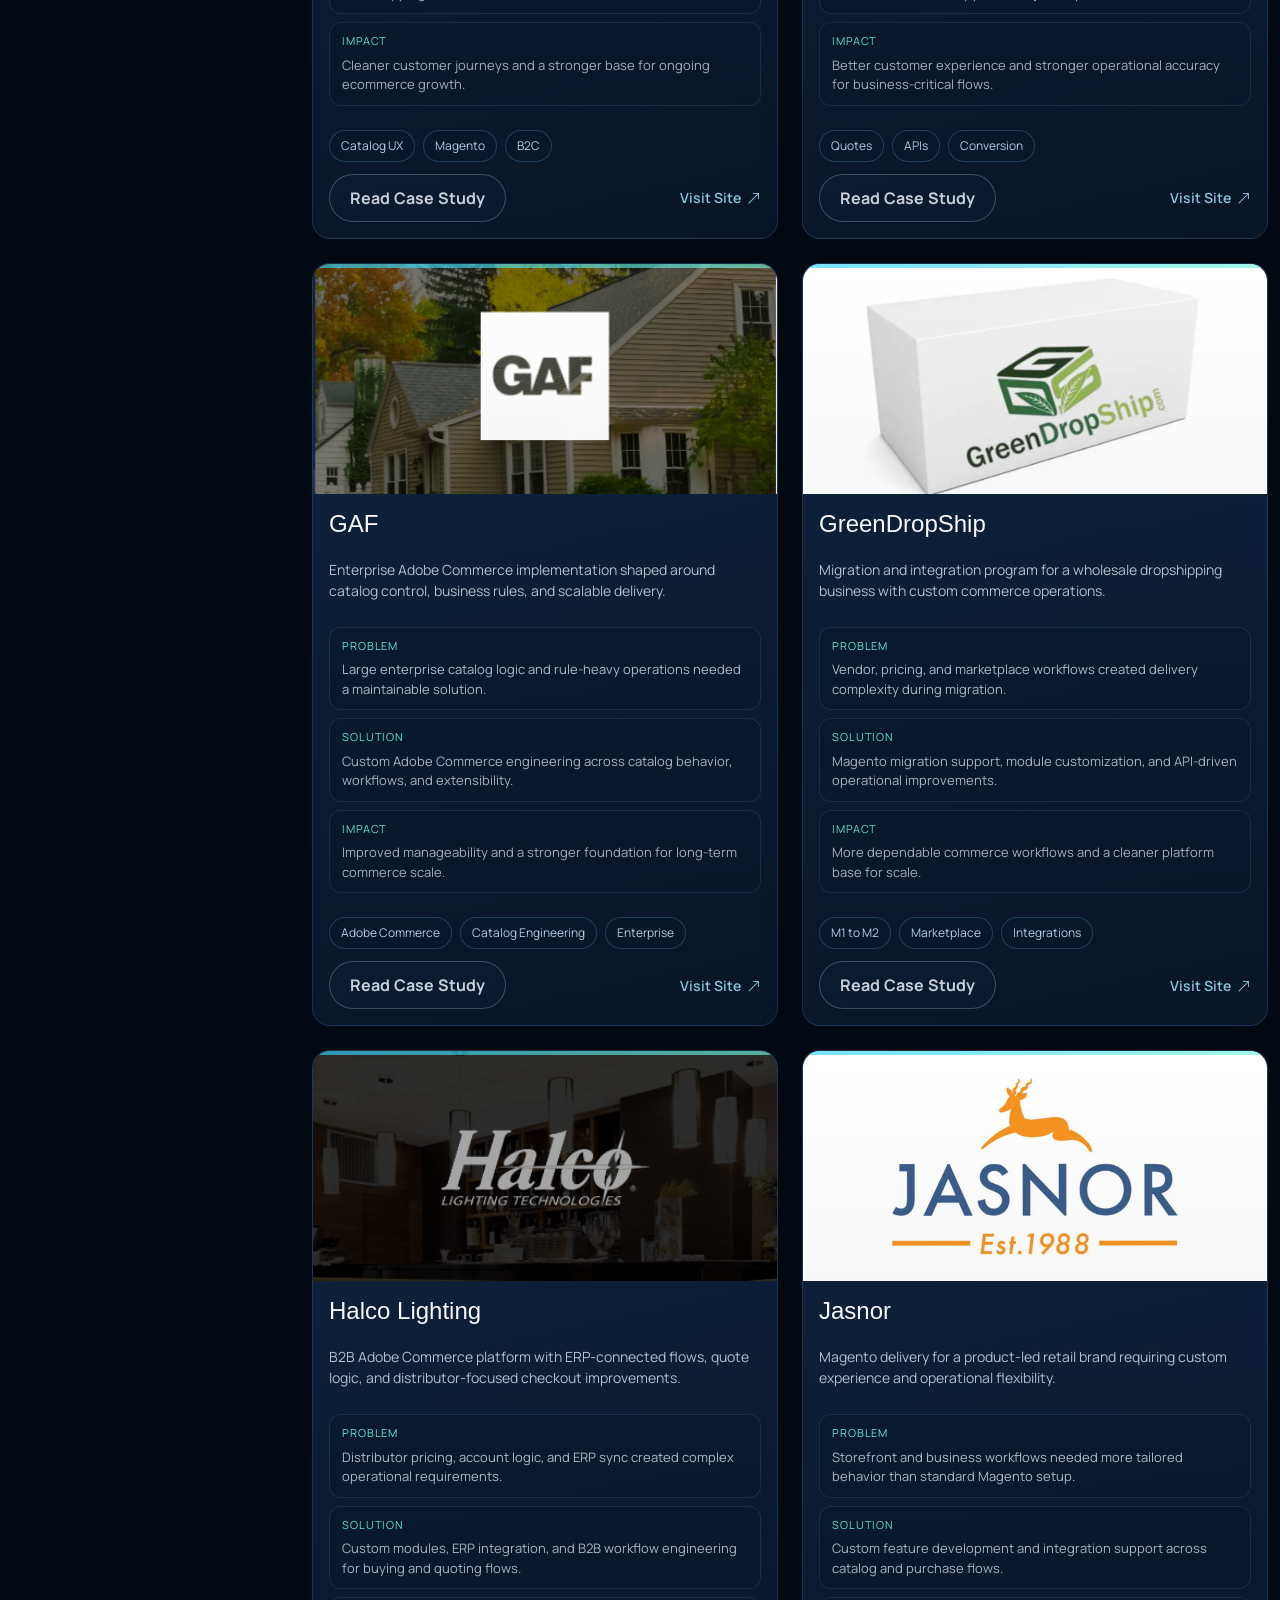
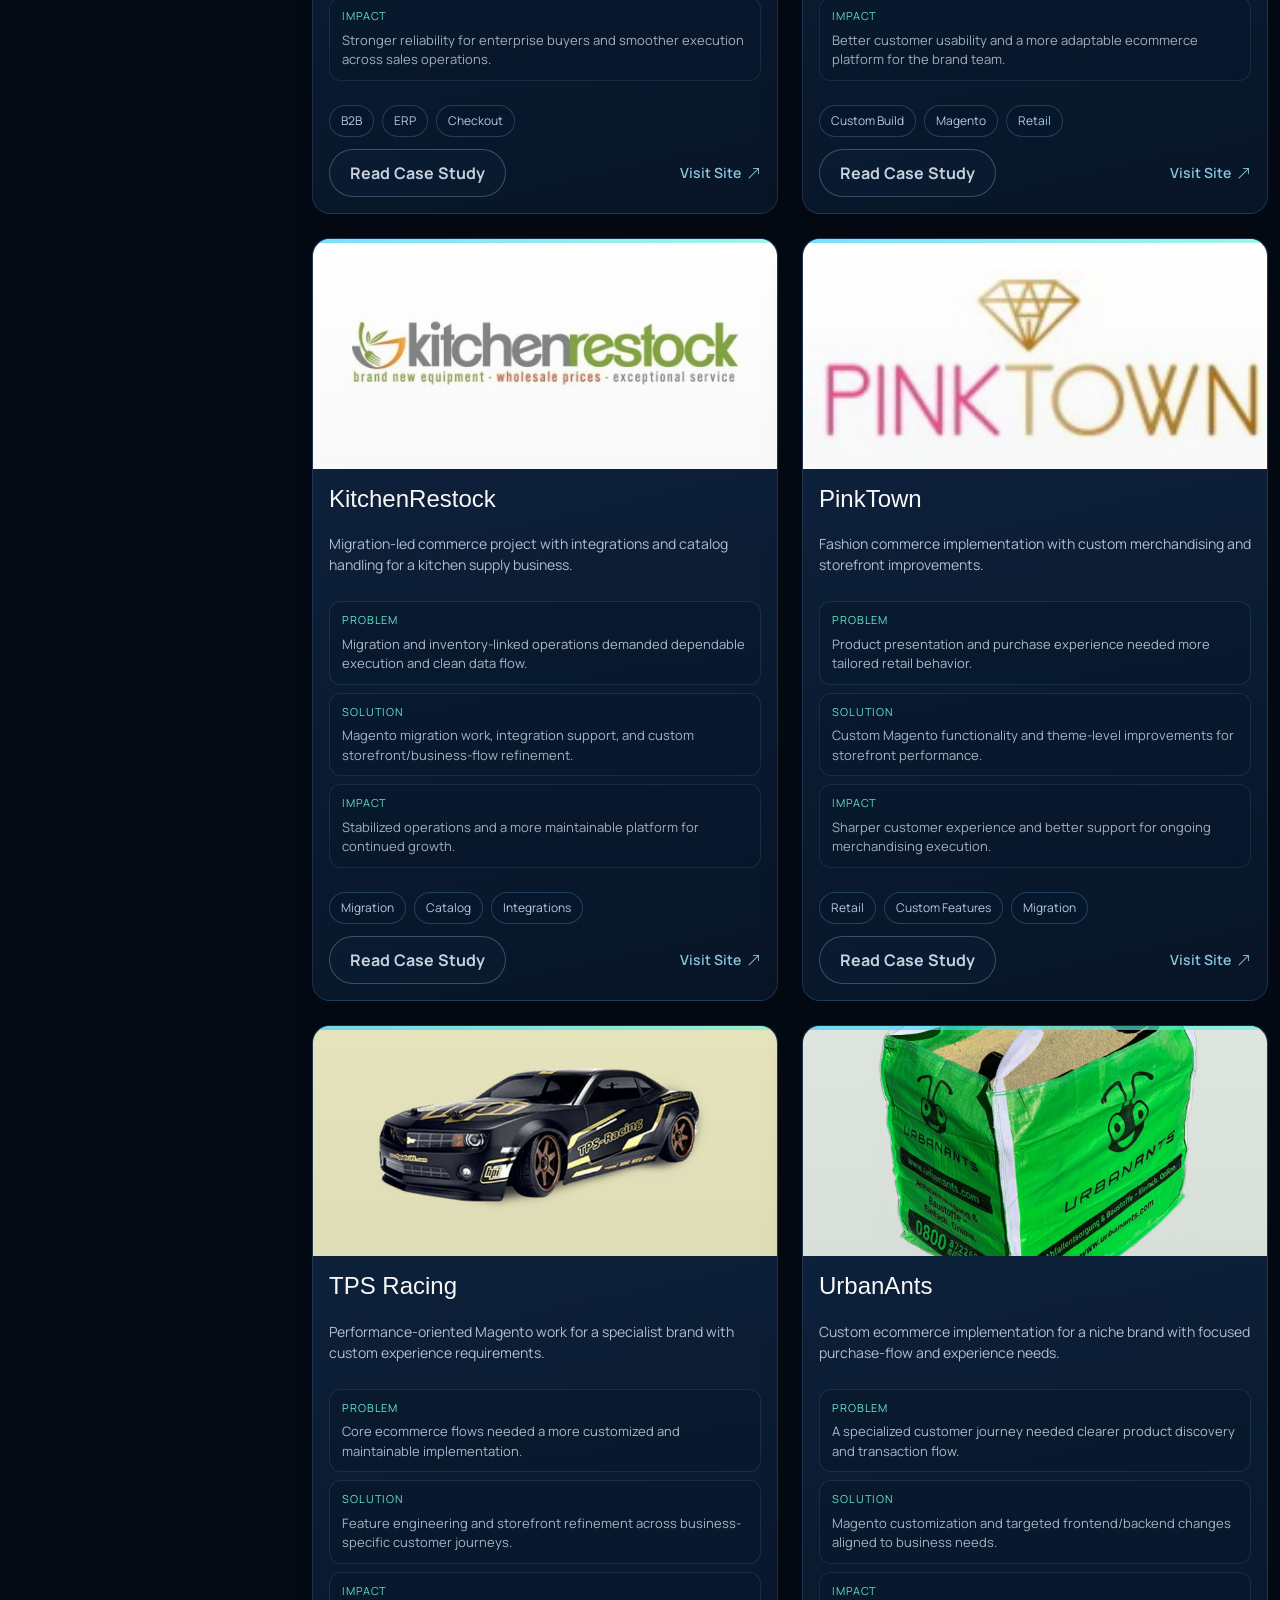
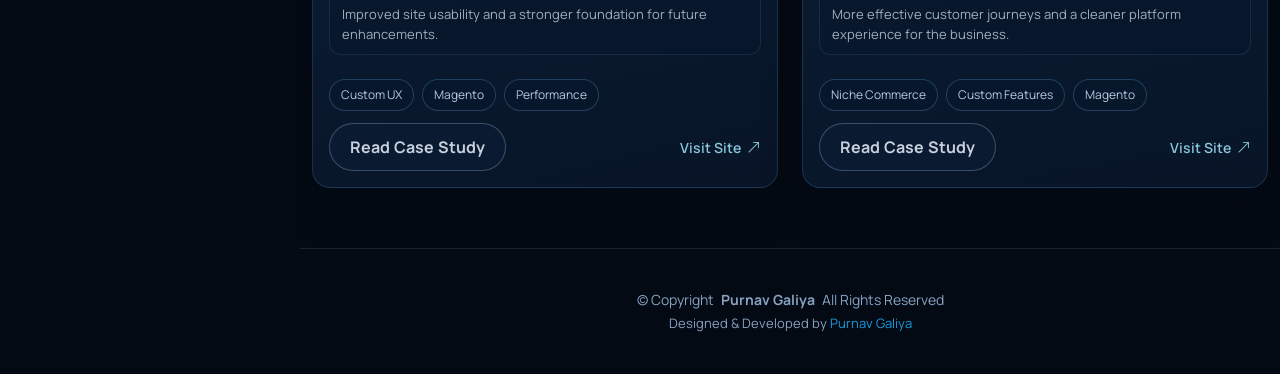
==== commit 4759867a: "Update portfolio content, certifications, LinkedIn links, and simplify hero UI" ====
--- a/portfolio.html
+++ b/portfolio.html
@@ -38,7 +38,7 @@
          * Original Template Name: iPortfolio
          * Original Template URL: https://bootstrapmade.com/iportfolio-bootstrap-portfolio-websites-template/
          * Customized On: May 5, 2025
-         * Customized By: Purnav Galiya - https://www.linkedin.com/in/purnav7521/
+         * Customized By: Purnav Galiya - https://www.linkedin.com/in/purnavg/
          * License: https://bootstrapmade.com/license/
          ======================================================= -->
    </head>
@@ -55,7 +55,7 @@
          </a>
          <p class="premium-header-tag">Senior Magento 2 &amp; Headless Commerce Developer</p>
          <div class="social-links text-center">
-            <a href="https://www.linkedin.com/in/purnav7521/" class="linkedin" target="_blank"><i class="bi bi-linkedin"></i></a>
+            <a href="https://www.linkedin.com/in/purnavg/" class="linkedin" target="_blank"><i class="bi bi-linkedin"></i></a>
             <a href="mailto:galiyapurnav@gmail.com" class="email"><i class="bi bi-envelope"></i></a>
             <a href="https://github.com/Purnav3095" class="github" target="_blank"><i class="bi bi-github"></i></a>
          </div>
@@ -332,7 +332,7 @@
                <p>© <span>Copyright</span> <strong class="px-1 sitename">Purnav Galiya</strong> <span>All Rights Reserved</span></p>
             </div>
             <div class="credits text-center">
-               Designed & Developed by <a href="https://www.linkedin.com/in/purnav7521/" target="_blank">Purnav Galiya</a>
+               Designed & Developed by <a href="https://www.linkedin.com/in/purnavg/" target="_blank">Purnav Galiya</a>
             </div>
          </div>
       </footer>
--- a/assets/css/premium.css
+++ b/assets/css/premium.css
@@ -1,3 +1,7 @@
+html {
+  background: var(--bg);
+}
+
 :root {
   --bg: #07111f;
   --bg-soft: #0d1d34;
@@ -10,186 +14,134 @@
 }
 
 body.premium-mode {
-  background: radial-gradient(1200px 600px at 20% 0%, #0f2a4e 0%, var(--bg) 55%, #040a14 100%);
+  background-color: var(--bg);
+  background-image: radial-gradient(1200px 600px at 20% 0%, #0f2a4e 0%, var(--bg) 55%, #040a14 100%);
   color: var(--text);
   font-family: Manrope, "Segoe UI", sans-serif;
-}
-
-h1, h2, h3, h4, .sitename {
-  font-family: "Space Grotesk", "Segoe UI", sans-serif;
-}
-
-.premium-header {
-  background: linear-gradient(180deg, #071120 0%, #0a1b31 100%);
-  border-right: 1px solid rgba(112, 182, 255, 0.18);
-}
-
-.premium-header .sitename {
-  color: #ffffff !important;
-  font-size: 24px;
-  font-weight: 700;
-  line-height: 1.15;
-  text-align: center;
-  text-shadow: 0 2px 10px rgba(4, 12, 24, 0.55);
-  margin: 6px 0 2px;
-  display: block;
-  word-break: break-word;
-}
-
-.premium-header .logo .sitename,
-.premium-header .logo:hover .sitename,
-.premium-header .logo:focus .sitename {
-  color: #ffffff !important;
-}
-
-.premium-header .logo {
-  width: 100%;
-  padding: 0 14px;
-}
-
-.premium-header .profile-img img {
-  border: 2px solid rgba(136, 188, 240, 0.45);
-  box-shadow: 0 8px 20px rgba(0, 0, 0, 0.35);
-}
-
-body.premium-mode .premium-header .social-links a {
-  border: 1px solid rgba(109, 243, 216, 0.25);
-  background: rgba(12, 41, 74, 0.6);
-  color: #d8ecff !important;
-  box-shadow: inset 0 1px 0 rgba(255, 255, 255, 0.04);
-}
-
-body.premium-mode .premium-header .social-links a:hover,
-body.premium-mode .premium-header .social-links a:focus {
-  color: #04263a !important;
-  background: linear-gradient(135deg, var(--accent), var(--accent-2));
-  border-color: transparent;
-}
-
-.premium-header-tag {
-  margin: 6px 18px 12px;
-  text-align: center;
-  color: var(--muted);
-  font-size: 12px;
-  letter-spacing: 0.08em;
-  text-transform: uppercase;
-}
-
-.premium-main {
-  background: transparent;
-}
-
-.premium-main .section {
-  background: transparent;
-  padding: 72px 0;
-}
-
-.premium-hero {
-  min-height: 90vh;
   position: relative;
-  overflow: hidden;
-}
-
-.hero-noise {
-  position: absolute;
+  overflow-x: hidden;
+}
+
+body.premium-mode::before {
+  content: "";
+  position: fixed;
   inset: 0;
-  background-image: radial-gradient(rgba(255,255,255,0.08) 0.5px, transparent 0.5px);
-  background-size: 4px 4px;
-  opacity: 0.2;
   pointer-events: none;
-}
-
-.hero-orb {
-  position: absolute;
-  border-radius: 999px;
-  filter: blur(2px);
-  opacity: 0.45;
-  animation: float 9s ease-in-out infinite;
-}
-
-.hero-orb-a {
-  width: 340px;
-  height: 340px;
-  right: -60px;
-  top: 20px;
-  background: radial-gradient(circle, rgba(49, 208, 255, 0.8) 0%, rgba(49, 208, 255, 0) 70%);
-}
-
-.hero-orb-b {
-  width: 280px;
-  height: 280px;
-  right: 18%;
-  bottom: -60px;
-  animation-delay: 1.2s;
-  background: radial-gradient(circle, rgba(109, 243, 216, 0.7) 0%, rgba(109, 243, 216, 0) 70%);
-}
-
-@keyframes float {
-  0%, 100% { transform: translateY(0); }
-  50% { transform: translateY(-16px); }
-}
-
-.eyebrow {
-  color: var(--accent-2);
-  letter-spacing: 0.14em;
-  font-size: 12px;
-  text-transform: uppercase;
-  margin-bottom: 14px;
-}
-
-.premium-hero h2 {
-  color: #ffffff;
-  font-size: clamp(34px, 6vw, 58px);
-  line-height: 1.04;
-  margin-bottom: 20px;
-  max-width: 760px;
-}
-
-.hero-copy {
-  color: var(--muted);
-  font-size: 18px;
-  max-width: 650px;
-}
-
-.hero-actions {
-  margin-top: 30px;
-  display: flex;
-  flex-wrap: wrap;
-  gap: 12px;
-}
-
-.hero-availability {
-  margin-top: 14px;
-  color: #bdd4ee;
-  font-size: 14px;
-}
-
-.credibility-strip {
-  display: grid;
-  grid-template-columns: repeat(3, 1fr);
-  gap: 14px;
-}
-
-.credibility-pill {
-  border: 1px solid rgba(98, 146, 196, 0.2);
-  background: linear-gradient(165deg, rgba(16, 40, 70, 0.92), rgba(9, 24, 43, 0.94));
-  border-radius: 18px;
-  padding: 16px 18px;
-}
-
-.credibility-label {
-  display: block;
-  color: var(--accent-2);
-  font-size: 11px;
-  letter-spacing: 0.1em;
-  text-transform: uppercase;
-  margin-bottom: 8px;
-}
-
-.credibility-pill strong {
-  color: #ffffff;
-  font-size: 15px;
-  line-height: 1.45;
+  background:
+    radial-gradient(circle at 20% 20%, rgba(49, 208, 255, 0.12), transparent 28%),
+    radial-gradient(circle at 80% 0%, rgba(109, 243, 216, 0.1), transparent 22%),
+    linear-gradient(rgba(255, 255, 255, 0.03) 1px, transparent 1px),
+    linear-gradient(90deg, rgba(255, 255, 255, 0.02) 1px, transparent 1px);
+  background-size: auto, auto, 72px 72px, 72px 72px;
+  opacity: 0.65;
+  }
+
+  .project-card::before,
+  .achievement-card::before,
+  .testimonial-card-premium::before,
+  .capability-card::before,
+  .glass-panel::before,
+  .stack-map::before,
+  .certs-panel::before,
+  .contact-panel::before,
+  .resume-summary-card::before,
+  .timeline-item::before {
+    content: "";
+    position: absolute;
+    inset: 0 auto auto 0;
+    width: 100%;
+    height: 4px;
+    background: linear-gradient(90deg, var(--accent), var(--accent-2));
+    opacity: 0.65;
+    pointer-events: none;
+  }
+
+  .project-card,
+  .achievement-card,
+  .testimonial-card-premium,
+  .capability-card,
+  .glass-panel,
+  .stack-map,
+  .certs-panel,
+  .contact-panel,
+  .resume-summary-card,
+  .timeline-item {
+    position: relative;
+    overflow: hidden;
+  }
+
+  body.premium-mode .premium-section {
+    position: relative;
+  }
+
+  body.premium-mode .premium-section::before {
+    content: "";
+    position: absolute;
+    inset: 0;
+    pointer-events: none;
+    background: linear-gradient(180deg, rgba(49, 208, 255, 0.03), transparent 18%, transparent 82%, rgba(109, 243, 216, 0.03));
+  }
+
+  body.premium-mode .premium-section::after {
+    content: "";
+    position: absolute;
+    right: 0;
+    top: 36px;
+    width: 240px;
+    height: 240px;
+    pointer-events: none;
+    background: radial-gradient(circle, rgba(49, 208, 255, 0.08), transparent 68%);
+    opacity: 0.7;
+  }
+
+  .section-title-premium {
+    position: relative;
+    padding-bottom: 16px;
+  }
+
+  .section-title-premium::after {
+    content: "";
+    position: absolute;
+    left: 0;
+    bottom: 0;
+    width: 120px;
+    height: 2px;
+    border-radius: 999px;
+    background: linear-gradient(90deg, var(--accent), transparent);
+  }
+
+  .section-title-premium p {
+    max-width: 760px;
+  }
+
+  @keyframes heroFloat {
+    0%,
+    100% {
+      transform: translate3d(0, 0, 0);
+    }
+
+    50% {
+      transform: translate3d(0, -10px, 0);
+    }
+  }
+
+  .metric-card {
+    border: 1px solid rgba(156, 182, 214, 0.24);
+    background: linear-gradient(160deg, rgba(15, 39, 69, 0.95), rgba(10, 24, 43, 0.95));
+    border-radius: 16px;
+    padding: 14px 15px;
+  }
+
+  .metric-card strong {
+    display: block;
+    color: #ffffff;
+    font-size: 28px;
+    line-height: 1;
+  }
+
+  .metric-card span {
+    color: var(--muted);
+    font-size: 13px;
 }
 
 .btn-primary-premium,
@@ -227,6 +179,704 @@
   gap: 10px;
 }
 
+.hero-simple-panel {
+  border: 1px solid rgba(98, 146, 196, 0.24);
+  background: linear-gradient(165deg, rgba(17, 41, 73, 0.96), rgba(8, 22, 40, 0.98));
+  border-radius: 24px;
+  padding: 18px;
+  box-shadow: 0 24px 52px rgba(2, 10, 18, 0.36);
+}
+
+.hero-simple-header {
+  margin-bottom: 12px;
+}
+
+.hero-simple-header span {
+  display: inline-block;
+  color: var(--accent-2);
+  font-size: 11px;
+  letter-spacing: 0.1em;
+  text-transform: uppercase;
+  margin-bottom: 8px;
+}
+
+.hero-simple-header h4 {
+  color: #ffffff;
+  font-size: 18px;
+  line-height: 1.45;
+  margin: 0;
+}
+
+.hero-simple-footer {
+  margin-top: 12px;
+  border: 1px solid rgba(109, 243, 216, 0.2);
+  background: linear-gradient(135deg, rgba(49, 208, 255, 0.14), rgba(109, 243, 216, 0.08));
+  border-radius: 14px;
+  padding: 12px;
+  display: flex;
+  align-items: flex-start;
+  gap: 10px;
+}
+
+.hero-simple-footer i {
+  color: var(--accent-2);
+  font-size: 18px;
+  margin-top: 2px;
+}
+
+.hero-simple-footer p {
+  margin: 0;
+  color: #eaf2ff;
+  font-size: 13px;
+  line-height: 1.5;
+}
+
+.hero-visual {
+  position: relative;
+  border: 1px solid rgba(98, 146, 196, 0.22);
+  background: linear-gradient(165deg, rgba(17, 41, 73, 0.96), rgba(8, 22, 40, 0.98));
+  border-radius: 28px;
+  padding: 16px;
+  box-shadow: 0 28px 60px rgba(2, 10, 18, 0.4);
+  overflow: hidden;
+  will-change: transform;
+  transform: translate3d(0, 0, 0);
+}
+
+.hero-visual::before,
+.hero-visual::after {
+  content: "";
+  position: absolute;
+  border-radius: 999px;
+  filter: blur(18px);
+  pointer-events: none;
+}
+
+.hero-visual::before {
+  width: 170px;
+  height: 170px;
+  top: -42px;
+  right: -34px;
+  background: rgba(49, 208, 255, 0.18);
+}
+
+.hero-visual::after {
+  width: 120px;
+  height: 120px;
+  left: -28px;
+  bottom: -24px;
+  background: rgba(109, 243, 216, 0.15);
+}
+
+.hero-visual-frame {
+  position: relative;
+  border-radius: 22px;
+  overflow: hidden;
+  border: 1px solid rgba(110, 168, 223, 0.24);
+  background: rgba(6, 18, 33, 0.9);
+  margin-bottom: 14px;
+  animation: none;
+}
+
+.hero-window-bar {
+  display: flex;
+  align-items: center;
+  gap: 8px;
+  padding: 12px 14px;
+  background: rgba(8, 25, 44, 0.92);
+  border-bottom: 1px solid rgba(110, 168, 223, 0.18);
+}
+
+.hero-window-bar span {
+  width: 10px;
+  height: 10px;
+  border-radius: 999px;
+  background: rgba(109, 243, 216, 0.9);
+  box-shadow: 0 0 14px rgba(109, 243, 216, 0.35);
+}
+
+.hero-window-bar span:nth-child(2) {
+  background: rgba(49, 208, 255, 0.9);
+  box-shadow: 0 0 14px rgba(49, 208, 255, 0.35);
+}
+
+.hero-window-bar span:nth-child(3) {
+  background: rgba(255, 255, 255, 0.6);
+}
+
+.hero-window-bar strong {
+  margin-left: auto;
+  color: #dff3ff;
+  font-size: 12px;
+  letter-spacing: 0.08em;
+  text-transform: uppercase;
+}
+
+.hero-visual-main {
+  position: relative;
+}
+
+.hero-visual-main img,
+.hero-visual-label,
+.hero-visual-stats .metric-card,
+.hero-visual-card,
+.hero-visual-ribbon {
+  animation: none;
+}
+
+.hero-visual-stats .metric-card:nth-child(1) {
+  animation-delay: 0.08s;
+}
+
+.hero-visual-stats .metric-card:nth-child(2) {
+  animation-delay: 0.16s;
+}
+
+.hero-visual-stats .metric-card:nth-child(3) {
+  animation-delay: 0.24s;
+}
+
+.hero-visual-stats .metric-card:nth-child(4) {
+  animation-delay: 0.32s;
+}
+
+.hero-visual-card:nth-child(1) {
+  animation-delay: 0.22s;
+}
+
+.hero-visual-card:nth-child(2) {
+  animation-delay: 0.3s;
+}
+
+.hero-visual-ribbon {
+  animation-delay: 0.38s;
+}
+
+.hero-visual-main img {
+  width: 100%;
+  height: 260px;
+  object-fit: cover;
+  display: block;
+}
+
+.hero-visual-main::after {
+  content: "";
+  position: absolute;
+  inset: 0;
+  background: linear-gradient(180deg, rgba(4, 12, 24, 0.08) 0%, rgba(4, 12, 24, 0.22) 42%, rgba(4, 12, 24, 0.72) 100%);
+}
+
+.hero-visual-label {
+  position: absolute;
+  z-index: 1;
+  left: 14px;
+  right: 14px;
+  max-width: 86%;
+  padding: 11px 12px;
+  border-radius: 14px;
+  background: rgba(7, 25, 47, 0.74);
+  border: 1px solid rgba(110, 168, 223, 0.18);
+  backdrop-filter: blur(12px);
+}
+
+.hero-visual-label span {
+  display: block;
+  color: var(--accent-2);
+  font-size: 11px;
+  letter-spacing: 0.1em;
+  text-transform: uppercase;
+  margin-bottom: 4px;
+}
+
+.hero-visual-label strong {
+  display: block;
+  color: #ffffff;
+  font-size: 14px;
+  line-height: 1.35;
+}
+
+.hero-visual-label-top {
+  top: 14px;
+}
+
+.hero-visual-label-bottom {
+  bottom: 14px;
+}
+
+.hero-visual-stats {
+  display: grid;
+  grid-template-columns: repeat(2, minmax(0, 1fr));
+  gap: 10px;
+  margin-bottom: 10px;
+}
+
+.hero-visual-stats .metric-card {
+  background: rgba(8, 24, 43, 0.84);
+  box-shadow: inset 0 1px 0 rgba(255, 255, 255, 0.03);
+}
+
+.hero-visual-grid {
+  display: grid;
+  gap: 10px;
+  margin-bottom: 10px;
+}
+
+.hero-visual-card {
+  border: 1px solid rgba(110, 168, 223, 0.18);
+  border-radius: 16px;
+  background: rgba(7, 25, 47, 0.58);
+  padding: 14px 15px;
+}
+
+.hero-visual-card span {
+  display: block;
+  color: var(--accent-2);
+  font-size: 11px;
+  letter-spacing: 0.1em;
+  text-transform: uppercase;
+  margin-bottom: 6px;
+}
+
+.hero-visual-card strong {
+  display: block;
+  color: #ffffff;
+  font-size: 14px;
+  line-height: 1.5;
+}
+
+.hero-visual-ribbon {
+  display: flex;
+  align-items: center;
+  gap: 10px;
+  border-radius: 16px;
+  padding: 12px 14px;
+  background: linear-gradient(135deg, rgba(49, 208, 255, 0.18), rgba(109, 243, 216, 0.12));
+  border: 1px solid rgba(109, 243, 216, 0.18);
+}
+
+.hero-visual-ribbon i {
+  color: var(--accent-2);
+  font-size: 18px;
+}
+
+.hero-visual-ribbon span {
+  color: #eaf2ff;
+  font-size: 13px;
+  line-height: 1.45;
+}
+
+.hero-visual-3d {
+  perspective: 1600px;
+}
+
+.hero-visual-scene {
+  position: relative;
+  min-height: 640px;
+  transform-style: preserve-3d;
+  transition: transform 0.14s ease-out;
+}
+
+.hero-visual-orb-back {
+  position: absolute;
+  inset: 0 0 auto auto;
+  width: 190px;
+  height: 190px;
+  border-radius: 999px;
+  background: radial-gradient(circle, rgba(49, 208, 255, 0.2), rgba(49, 208, 255, 0));
+  filter: blur(4px);
+  transform: translate3d(10px, -20px, -260px);
+  animation: none;
+}
+
+.hero-visual-plane {
+  position: absolute;
+  transform-style: preserve-3d;
+  backface-visibility: hidden;
+}
+
+.hero-plane-main {
+  left: 0;
+  top: 22px;
+  width: 78%;
+  transform: translate3d(0, 0, 140px) rotateY(-12deg) rotateX(8deg);
+}
+
+.hero-screen-main {
+  position: relative;
+  border-radius: 24px;
+  overflow: hidden;
+  border: 1px solid rgba(110, 168, 223, 0.24);
+  background: rgba(6, 18, 33, 0.92);
+  box-shadow: 0 24px 50px rgba(2, 10, 18, 0.36);
+}
+
+.hero-screen-main img {
+  display: block;
+  width: 100%;
+  height: 272px;
+  object-fit: cover;
+}
+
+.hero-plane-side {
+  right: 0;
+  top: 138px;
+  width: 54%;
+  border: 1px solid rgba(110, 168, 223, 0.24);
+  background: rgba(7, 25, 47, 0.76);
+  border-radius: 22px;
+  padding: 10px;
+  box-shadow: 0 18px 40px rgba(2, 10, 18, 0.3);
+  transform: translate3d(0, 0, 40px) rotateY(24deg) rotateX(-7deg);
+}
+
+.hero-plane-side img {
+  width: 100%;
+  height: 170px;
+  object-fit: cover;
+  border-radius: 16px;
+}
+
+.hero-side-caption {
+  padding: 10px 6px 2px;
+}
+
+.hero-side-caption span,
+.hero-plane-metric span,
+.hero-plane-ribbon span {
+  display: block;
+  color: var(--accent-2);
+  font-size: 11px;
+  letter-spacing: 0.12em;
+  text-transform: uppercase;
+  margin-bottom: 6px;
+}
+
+.hero-side-caption strong,
+.hero-plane-metric strong,
+.hero-plane-ribbon span {
+  display: block;
+  color: #ffffff;
+  line-height: 1.45;
+}
+
+.hero-plane-metric {
+  width: 44%;
+  padding: 14px 15px;
+  border-radius: 18px;
+  border: 1px solid rgba(110, 168, 223, 0.18);
+  background: rgba(7, 25, 47, 0.7);
+  box-shadow: 0 16px 34px rgba(2, 10, 18, 0.24);
+}
+
+.hero-plane-metric span {
+  font-size: 30px;
+  line-height: 1;
+  margin-bottom: 8px;
+}
+
+.hero-plane-metric strong {
+  font-size: 13px;
+}
+
+.hero-plane-metric-a {
+  left: 14px;
+  bottom: 152px;
+  transform: translate3d(0, 0, 80px) rotateY(14deg) rotateX(5deg);
+}
+
+.hero-plane-metric-b {
+  right: 12px;
+  bottom: 124px;
+  transform: translate3d(0, 0, 62px) rotateY(-12deg) rotateX(-4deg);
+}
+
+.hero-plane-metric-c {
+  left: 50px;
+  bottom: 66px;
+  transform: translate3d(0, 0, 46px) rotateY(10deg) rotateX(-3deg);
+}
+
+.hero-plane-metric-d {
+  right: 54px;
+  bottom: 18px;
+  transform: translate3d(0, 0, 34px) rotateY(-8deg) rotateX(4deg);
+}
+
+.hero-plane-ribbon {
+  left: 8px;
+  right: 8px;
+  bottom: 0;
+  display: flex;
+  align-items: center;
+  gap: 10px;
+  padding: 12px 14px;
+  border-radius: 16px;
+  background: linear-gradient(135deg, rgba(49, 208, 255, 0.16), rgba(109, 243, 216, 0.12));
+  border: 1px solid rgba(109, 243, 216, 0.18);
+  transform: translate3d(0, 0, 100px) rotateX(9deg);
+}
+
+.hero-plane-ribbon i {
+  flex: 0 0 auto;
+  color: var(--accent-2);
+  font-size: 18px;
+}
+
+@keyframes orbitGlow {
+  0%,
+  100% {
+    transform: translate3d(10px, -20px, -260px) scale(1);
+  }
+
+  50% {
+    transform: translate3d(-4px, 6px, -260px) scale(1.07);
+  }
+}
+
+.creative-statement-section {
+  position: relative;
+}
+
+.creative-statement-section::before {
+  content: "";
+  position: absolute;
+  inset: 18px 0 auto;
+  height: 1px;
+  background: linear-gradient(90deg, transparent, rgba(109, 243, 216, 0.34), rgba(49, 208, 255, 0.36), transparent);
+}
+
+.creative-statement {
+  display: grid;
+  grid-template-columns: 1.25fr 0.95fr;
+  gap: 18px;
+  align-items: stretch;
+}
+
+.creative-statement-copy,
+.creative-stage-card {
+  border: 1px solid rgba(98, 146, 196, 0.2);
+  background: linear-gradient(165deg, rgba(16, 40, 70, 0.92), rgba(9, 24, 43, 0.94));
+  border-radius: 24px;
+  box-shadow: 0 18px 40px rgba(2, 10, 18, 0.18);
+}
+
+.creative-statement-copy {
+  position: relative;
+  overflow: hidden;
+  padding: 28px;
+}
+
+.creative-statement-copy::after {
+  content: "";
+  position: absolute;
+  inset: auto -50px -60px auto;
+  width: 220px;
+  height: 220px;
+  border-radius: 999px;
+  background: radial-gradient(circle, rgba(49, 208, 255, 0.22), transparent 65%);
+  pointer-events: none;
+}
+
+.creative-statement-copy h3 {
+  color: #ffffff;
+  font-size: clamp(30px, 4.5vw, 46px);
+  line-height: 1.05;
+  max-width: 760px;
+  margin-bottom: 16px;
+}
+
+.creative-statement-copy p {
+  color: var(--muted);
+  max-width: 700px;
+  font-size: 17px;
+  line-height: 1.7;
+}
+
+.creative-points {
+  display: grid;
+  grid-template-columns: repeat(3, minmax(0, 1fr));
+  gap: 12px;
+  margin-top: 22px;
+}
+
+.creative-point {
+  position: relative;
+  z-index: 1;
+  min-height: 100%;
+  border-radius: 18px;
+  padding: 16px;
+  border: 1px solid rgba(110, 168, 223, 0.16);
+  background: rgba(7, 25, 47, 0.62);
+}
+
+.creative-point span {
+  display: inline-flex;
+  align-items: center;
+  justify-content: center;
+  width: 34px;
+  height: 34px;
+  border-radius: 999px;
+  margin-bottom: 12px;
+  color: #031b2b;
+  font-weight: 800;
+  background: linear-gradient(135deg, var(--accent), var(--accent-2));
+}
+
+.creative-point strong {
+  display: block;
+  color: #ffffff;
+  font-size: 16px;
+  margin-bottom: 8px;
+}
+
+.creative-point p {
+  margin: 0;
+  font-size: 13px;
+  line-height: 1.6;
+}
+
+.creative-stage {
+  display: grid;
+  gap: 12px;
+}
+
+.creative-stage-card {
+  position: relative;
+  overflow: hidden;
+  padding: 20px;
+}
+
+.creative-stage-card::before {
+  content: "";
+  position: absolute;
+  inset: auto -20px -20px auto;
+  width: 140px;
+  height: 140px;
+  border-radius: 999px;
+  background: radial-gradient(circle, rgba(109, 243, 216, 0.18), transparent 68%);
+  pointer-events: none;
+}
+
+.creative-stage-card span {
+  display: inline-block;
+  color: var(--accent-2);
+  font-size: 11px;
+  letter-spacing: 0.12em;
+  text-transform: uppercase;
+  margin-bottom: 10px;
+}
+
+.creative-stage-card strong {
+  display: block;
+  color: #ffffff;
+  font-size: 22px;
+  line-height: 1.35;
+}
+
+.creative-stage-card p {
+  margin-top: 10px;
+  margin-bottom: 0;
+  color: var(--muted);
+  font-size: 14px;
+  line-height: 1.65;
+}
+
+.creative-stage-card-lattice ul {
+  list-style: none;
+  padding: 0;
+  margin: 10px 0 0;
+  display: grid;
+  grid-template-columns: repeat(2, minmax(0, 1fr));
+  gap: 10px;
+}
+
+.creative-stage-card-lattice li {
+  padding: 12px 14px;
+  border-radius: 14px;
+  background: rgba(7, 25, 47, 0.66);
+  border: 1px solid rgba(110, 168, 223, 0.16);
+  color: #d8ecff;
+  font-size: 13px;
+}
+
+.creative-stage-card-accent {
+  display: flex;
+  align-items: center;
+  gap: 14px;
+  background: linear-gradient(135deg, rgba(49, 208, 255, 0.16), rgba(109, 243, 216, 0.12));
+}
+
+.creative-stage-card-accent i {
+  flex: 0 0 auto;
+  font-size: 24px;
+  color: #84f7ff;
+}
+
+.creative-stage-card-large {
+  min-height: 230px;
+}
+
+.creative-marquee {
+  margin-top: 18px;
+  overflow: hidden;
+  border-radius: 999px;
+  border: 1px solid rgba(110, 168, 223, 0.18);
+  background: rgba(7, 25, 47, 0.54);
+}
+
+.creative-marquee-track {
+  display: inline-flex;
+  align-items: center;
+  gap: 16px;
+  white-space: nowrap;
+  padding: 13px 18px;
+  animation: none;
+}
+
+.creative-marquee-track span {
+  color: #d8ecff;
+  font-size: 12px;
+  letter-spacing: 0.12em;
+  text-transform: uppercase;
+  padding: 6px 12px;
+  border-radius: 999px;
+  border: 1px solid rgba(110, 168, 223, 0.18);
+  background: rgba(9, 24, 43, 0.76);
+}
+
+@keyframes marqueeMove {
+  from {
+    transform: translate3d(0, 0, 0);
+  }
+
+  to {
+    transform: translate3d(-50%, 0, 0);
+  }
+}
+
+@keyframes heroFloat {
+  0%,
+  100% {
+    transform: translate3d(0, 0, 0);
+  }
+
+  50% {
+    transform: translate3d(0, -10px, 0);
+  }
+}
+
+@keyframes heroReveal {
+  from {
+    opacity: 0;
+    transform: translate3d(0, 18px, 0);
+  }
+
+  to {
+    opacity: 1;
+    transform: translate3d(0, 0, 0);
+  }
+}
+
 .metric-card {
   border: 1px solid rgba(156, 182, 214, 0.24);
   background: linear-gradient(160deg, rgba(15, 39, 69, 0.95), rgba(10, 24, 43, 0.95));
@@ -410,16 +1060,39 @@
 .project-card {
   overflow: hidden;
   transition: transform 0.25s ease;
+  transform-style: flat;
+  will-change: auto;
 }
 
 .project-card:hover {
-  transform: translateY(-4px);
+  transform: none;
 }
 
 .project-card img {
   width: 100%;
   height: 230px;
   object-fit: cover;
+}
+
+.project-card::after {
+  content: "";
+  position: absolute;
+  inset: 0;
+  pointer-events: none;
+  background: linear-gradient(180deg, transparent 0%, rgba(4, 12, 24, 0.04) 45%, rgba(4, 12, 24, 0.16) 100%);
+}
+
+.project-card,
+.achievement-card,
+.testimonial-card-premium,
+.capability-card,
+.glass-panel,
+.stack-map,
+.certs-panel,
+.contact-panel,
+.resume-summary-card,
+.timeline-item {
+  box-shadow: 0 14px 34px rgba(2, 10, 18, 0.18);
 }
 
 .project-copy {
@@ -475,6 +1148,10 @@
   text-align: center;
 }
 
+.section-title-premium {
+  max-width: 760px;
+}
+
 /* Premium skin for legacy portfolio.html structure */
 body.premium-mode .portfolio.section.light-background {
   background: transparent;
@@ -598,6 +1275,20 @@
 .capability-card {
   height: 100%;
   padding: 20px 16px;
+  transform-style: flat;
+  will-change: auto;
+}
+
+.capability-card:hover,
+.achievement-card:hover,
+.testimonial-card-premium:hover,
+.glass-panel:hover,
+.stack-map:hover,
+.certs-panel:hover,
+.contact-panel:hover,
+.resume-summary-card:hover,
+.timeline-item:hover {
+  transform: none;
 }
 
 .capability-card i {
@@ -756,6 +1447,62 @@
     font-size: 24px;
   }
 
+  .hero-visual-main img {
+    height: 210px;
+  }
+
+  .hero-visual-scene {
+    min-height: auto;
+  }
+
+  .hero-visual-plane {
+    position: relative;
+    left: auto;
+    right: auto;
+    top: auto;
+    bottom: auto;
+    width: 100%;
+    transform: none;
+    margin-top: 12px;
+  }
+
+  .hero-plane-main {
+    margin-top: 0;
+  }
+
+  .hero-plane-side img {
+    height: 220px;
+  }
+
+  .hero-plane-metric span {
+    font-size: 24px;
+  }
+
+  .hero-plane-ribbon {
+    flex-direction: column;
+    align-items: flex-start;
+  }
+
+  .hero-visual {
+    animation: none;
+  }
+
+  .hero-visual-stats {
+    grid-template-columns: 1fr;
+  }
+
+  .creative-statement {
+    grid-template-columns: 1fr;
+  }
+
+  .creative-points {
+    grid-template-columns: 1fr;
+  }
+
+  .creative-stage-card-lattice ul {
+    grid-template-columns: 1fr;
+  }
+
   .section-title-premium h3 {
     font-size: 28px;
   }
@@ -779,3 +1526,69 @@
     grid-template-columns: 1fr;
   }
 }
+
+body.premium-mode,
+html {
+  background-color: #07111f !important;
+}
+
+body.premium-mode .main,
+body.premium-mode section,
+body.premium-mode .section,
+body.premium-mode .page-title,
+body.premium-mode .footer,
+body.premium-mode .portfolio.section.light-background {
+  background: transparent !important;
+  background-color: transparent !important;
+}
+
+body.premium-mode .section-title-premium h3,
+body.premium-mode #hero h2 {
+  letter-spacing: -0.04em;
+}
+
+body.premium-mode .section-title-premium h3 {
+  font-size: clamp(42px, 6vw, 72px);
+  line-height: 0.96;
+}
+
+body.premium-mode .hero-copy,
+body.premium-mode .section-title-premium p,
+body.premium-mode .premium-list li,
+body.premium-mode .project-copy p,
+body.premium-mode .timeline-company,
+body.premium-mode .capability-card p,
+body.premium-mode .testimonial-card-premium p {
+  color: rgba(234, 242, 255, 0.78);
+}
+
+body.premium-mode #header,
+body.premium-mode .premium-header {
+  background: linear-gradient(180deg, #071120 0%, #0a1b31 100%) !important;
+  background-color: #071120 !important;
+  color: #eaf2ff !important;
+  border-right: 1px solid rgba(112, 182, 255, 0.18) !important;
+}
+
+body.premium-mode #header .logo .sitename,
+body.premium-mode #header .premium-header-tag,
+body.premium-mode #header .social-links a,
+body.premium-mode #header .navmenu a,
+body.premium-mode #header .navmenu a:focus {
+  color: #eaf2ff !important;
+}
+
+body.premium-mode #header .social-links a {
+  background: rgba(12, 41, 74, 0.6) !important;
+  border: 1px solid rgba(109, 243, 216, 0.25) !important;
+}
+
+body.premium-mode #header .navmenu a:hover,
+body.premium-mode #header .navmenu .active,
+body.premium-mode #header .navmenu .active:focus {
+  color: #ffffff !important;
+}
+
+body.premium-mode #header .navmenu a .navicon {
+  color: rgba(109, 243, 216, 0.85) !important;
+}
